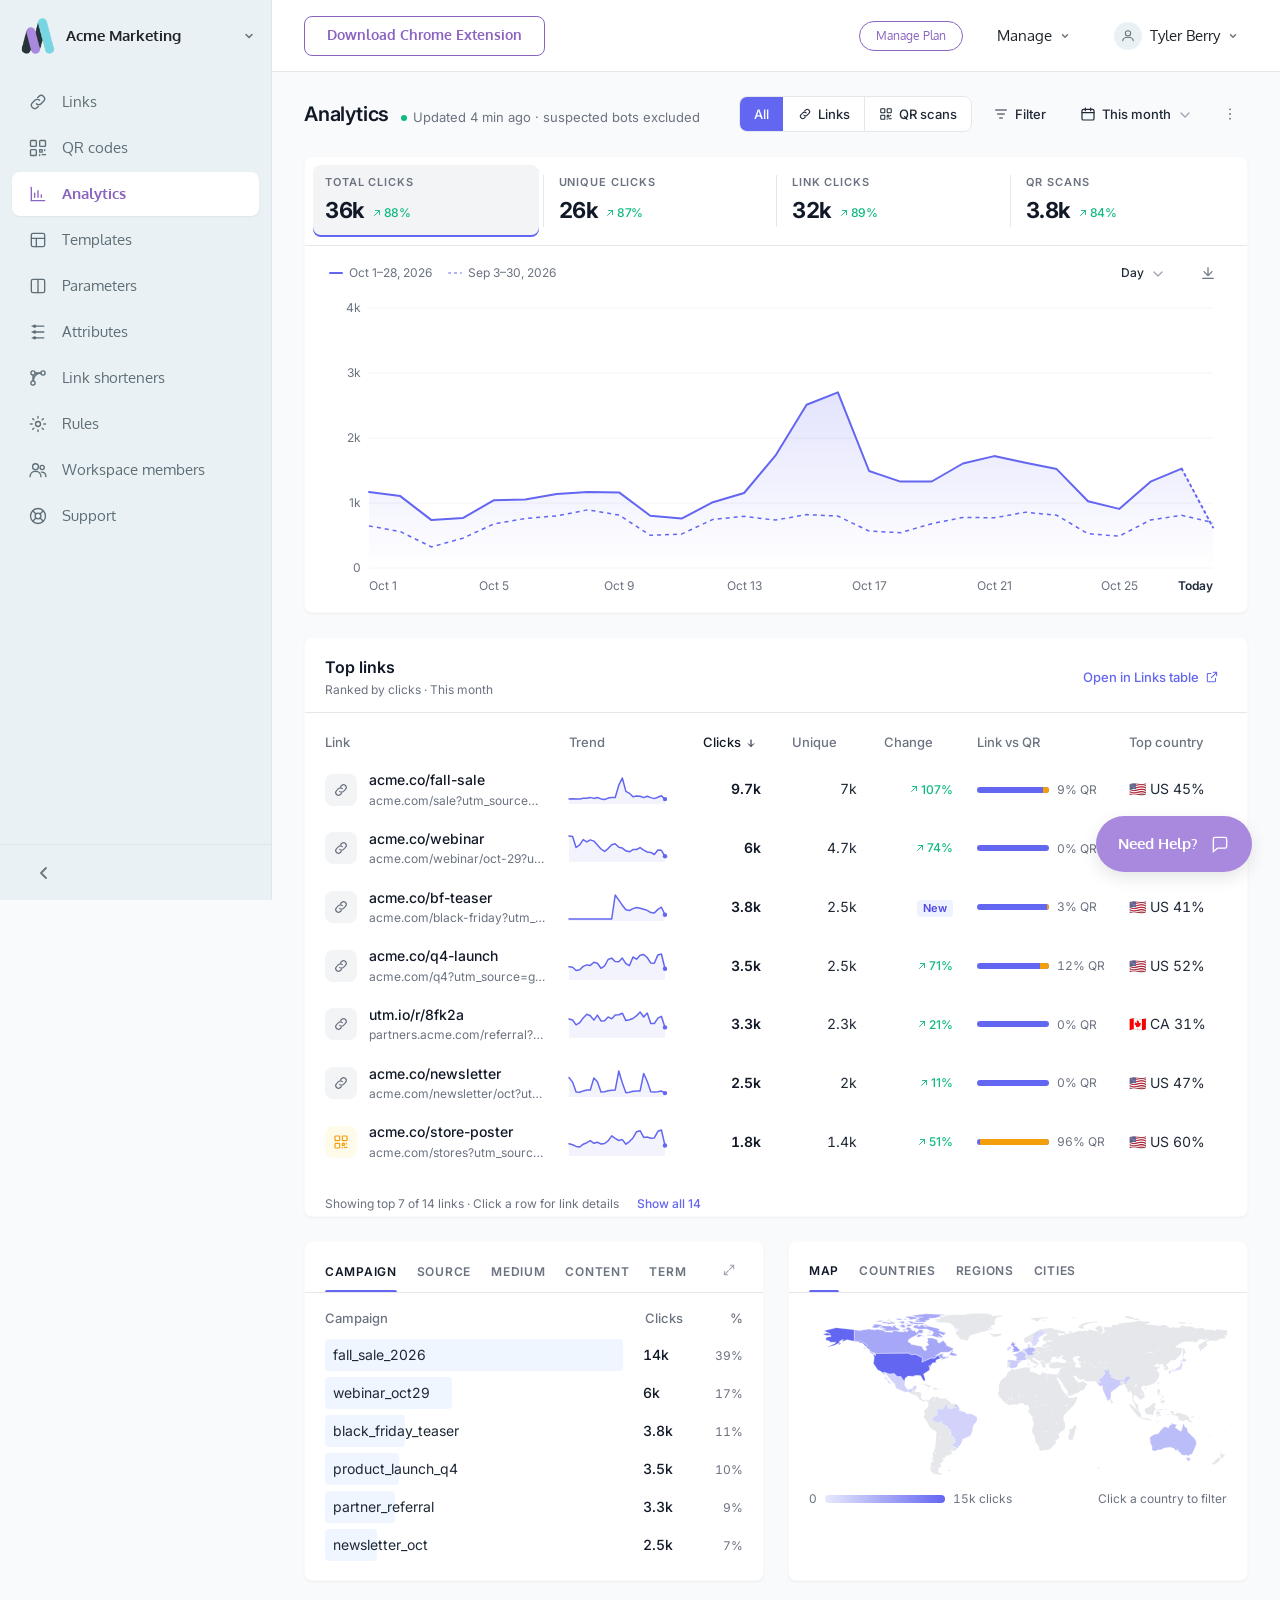
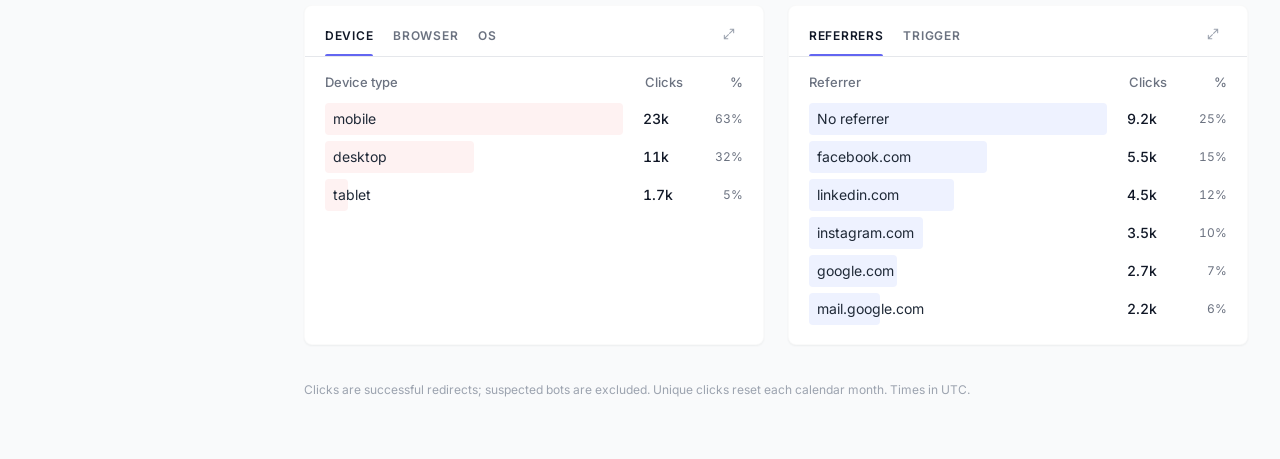
==== index.html @ 406cbed6 "UTM.io Analytics prototype v4 Co-Authored-By: Claude Fable 5.1 <noreply@anthropic.com>" ====
<!doctype html>
<html lang="en">
<head>
<meta charset="utf-8">
<meta name="viewport" content="width=device-width, initial-scale=1, viewport-fit=cover">
<meta name="claude:viewport-fit-sides" content="cover">
<title>UTM.io Analytics</title>
<link rel="preconnect" href="https://fonts.googleapis.com">
<link rel="preconnect" href="https://fonts.gstatic.com" crossorigin>
<link rel="stylesheet" href="https://fonts.googleapis.com/css2?family=Inter:wght@400;500;600;700&family=Oxygen:wght@400;700&family=Source+Code+Pro:wght@400;500&display=swap">
<link rel="stylesheet" href="styles.css">
</head>
<body>
<div class="shell" id="shell">
  <aside class="sidebar" id="sidebar">
    <div class="ws" id="ws" role="button" tabindex="0" aria-label="Switch workspace">
      <img src="assets/logo.png" alt="">
      <span class="ws-name">Acme Marketing</span>
      <svg class="caret" width="12" height="12" viewBox="0 0 12 12" aria-hidden="true"><path d="M3 4.5 6 7.5 9 4.5" fill="none" stroke="currentColor" stroke-width="1.6" stroke-linecap="round" stroke-linejoin="round"/></svg>
    </div>
    <nav class="nav" id="nav" aria-label="Workspace"></nav>
    <div class="collapse"><button id="collapse-btn" aria-label="Collapse sidebar"><svg width="16" height="16" viewBox="0 0 16 16" aria-hidden="true"><path d="M10 3 5 8l5 5" fill="none" stroke="currentColor" stroke-width="1.8" stroke-linecap="round" stroke-linejoin="round"/></svg></button></div>
  </aside>
  <div class="main">
    <header class="topbar">
      <button class="menu-btn" id="menu-btn" aria-label="Open menu" aria-controls="sidebar" aria-expanded="false"><svg viewBox="0 0 24 24" aria-hidden="true"><path d="M4 7h16M4 12h16M4 17h16"/></svg></button>
      <span class="topbar-title" id="topbar-title">Analytics</span>
      <button class="btn-ext" id="ext-btn">Download Chrome Extension</button>
      <span class="spacer"></span>
      <button class="pill-plan" id="plan-btn">Manage Plan</button>
      <button class="menu-trigger manage" id="manage-btn" aria-haspopup="menu">Manage <svg class="caret" width="10" height="10" viewBox="0 0 12 12" aria-hidden="true"><path d="M3 4.5 6 7.5 9 4.5" fill="none" stroke="currentColor" stroke-width="1.8" stroke-linecap="round" stroke-linejoin="round"/></svg></button>
      <button class="menu-trigger" id="user-btn" aria-haspopup="menu"><span class="avatar"><svg viewBox="0 0 24 24" aria-hidden="true"><circle cx="12" cy="8" r="4"/><path d="M4 20c0-4 4-6 8-6s8 2 8 6"/></svg></span>Tyler Berry <svg class="caret" width="10" height="10" viewBox="0 0 12 12" aria-hidden="true"><path d="M3 4.5 6 7.5 9 4.5" fill="none" stroke="currentColor" stroke-width="1.8" stroke-linecap="round" stroke-linejoin="round"/></svg></button>
    </header>
    <main class="content" id="view"></main>
  </div>
</div>
<div class="drawer-scrim" id="drawer-scrim" hidden></div>
<button class="help-btn" id="help-btn">Need Help? <svg viewBox="0 0 24 24" aria-hidden="true"><path d="M4 6a2 2 0 0 1 2-2h12a2 2 0 0 1 2 2v9a2 2 0 0 1-2 2H9l-5 4z"/></svg></button>
<div class="toast-wrap" id="toasts" aria-live="polite"></div>
<div id="layer"></div>
<script src="map-data.js"></script>
<script src="data.js"></script>
<script src="app.js"></script>
</body>
</html>
---- styles.css ----
/* ==================================================================
   UTM Analytics prototype v4 — styles
   Layout: fixed UTM shell (sidebar + top bar in Oxygen) around an
   analytics surface set in Inter. Light theme only: the product has
   no dark mode. Accent is switchable: indigo (Plausible-like) or
   UTM purple via [data-accent="utm"].
================================================================== */

:root {
  /* UTM app tokens (from _ds/tokens) */
  --utm-purple: #8a64c0; --purple-700: #6f4ba6; --purple-500: #a989de; --purple-300: #ccb7eb; --purple-100: #ede4f9; --purple-050: #f6f1fc;
  --teal-500: #78d6e2;
  --ink-900: #212529; --ink-700: #595959; --ink-600: #5e6e77; --ink-500: #6c757d; --ink-400: #8d99a0; --ink-300: #a9a6aa;
  --surface-sidebar: #eaf1f4; --surface-sunken: #eaf1f4; --line: #d9d9d9; --line-strong: #b9c8cf; --line-input: #cfd7df;
  --font-shell: 'Oxygen', -apple-system, BlinkMacSystemFont, 'Segoe UI', Roboto, sans-serif;
  --font-mono: 'Source Code Pro', ui-monospace, SFMono-Regular, Menlo, monospace;
  --shadow-xs: 0 1px 2px rgba(40,51,57,.06); --shadow-sm: 0 2px 8px rgba(40,51,57,.08); --shadow-md: 0 6px 16px rgba(40,51,57,.12); --shadow-lg: 0 12px 32px rgba(40,51,57,.16);
  --ease: cubic-bezier(.4,0,.2,1); --spring: cubic-bezier(.2,.9,.3,1.2); --dur-fast: .15s; --dur: .2s; --dur-slow: .4s;

  /* Analytics surface tokens */
  --font-ui: 'Inter', -apple-system, BlinkMacSystemFont, 'Segoe UI', Roboto, sans-serif;
  --canvas: #f9fafb; --card: #ffffff; --hover: #f3f4f6; --sunken: #f9fafb;
  --text-strong: #111827; --text: #1f2937; --text-muted: #6b7280; --text-faint: #9ca3af;
  --border: #e5e7eb; --border-strong: #d1d5db; --grid: #f3f4f6;
  --accent: #6366f1; --accent-strong: #4f46e5; --accent-subtle: #eef2ff; --accent-faint: #f5f6ff; --accent-rgb: 99,102,241;
  --up: #10b981; --up-bg: #ecfdf5; --down: #ef4444; --down-bg: #fef2f2; --flat: #6b7280;
  --qr: #f59e0b; --qr-bg: #fffbeb;
  --bar-blue: #eff6ff; --bar-orange: #fff7ed; --bar-green: #f0fdf4; --bar-red: #fef2f2; --bar-indigo: #eef2ff; --bar-amber: #fffbeb;
  --sidebar-w: 272px; --sidebar-w-collapsed: 76px; --topbar-h: 72px; --radius: 8px; --radius-lg: 12px;
}
[data-accent="utm"] { --accent: #8a64c0; --accent-strong: #6f4ba6; --accent-subtle: #ede4f9; --accent-faint: #f6f1fc; --accent-rgb: 138,100,192; }

*, *::before, *::after { box-sizing: border-box; }
html, body { height: 100%; }
body { margin: 0; background: var(--canvas); color: var(--text); font-family: var(--font-ui); font-size: 14px; line-height: 1.45; -webkit-font-smoothing: antialiased; overflow-x: hidden; }
button, input { font: inherit; color: inherit; }
button { cursor: pointer; background: none; border: 0; padding: 0; }
button:focus-visible, a:focus-visible, [tabindex]:focus-visible { outline: 2px solid var(--accent); outline-offset: 2px; border-radius: 6px; }
a { color: var(--accent); text-decoration: none; }
svg { display: block; }
.num { font-variant-numeric: tabular-nums; }
.sr { position: absolute; width: 1px; height: 1px; overflow: hidden; clip: rect(0 0 0 0); }

/* ---------- Shell ---------- */
.shell { display: grid; grid-template-columns: var(--sidebar-w) 1fr; min-height: 100%; transition: grid-template-columns var(--dur-slow) var(--ease); }
.shell.collapsed { grid-template-columns: var(--sidebar-w-collapsed) 1fr; }

.sidebar { position: sticky; top: 0; height: 100vh; background: var(--surface-sidebar); font-family: var(--font-shell); display: flex; flex-direction: column; border-right: 1px solid #dde6ea; overflow: hidden; }
.ws { display: flex; align-items: center; gap: 10px; height: var(--topbar-h); padding: 0 16px 0 20px; cursor: pointer; transition: background var(--dur) var(--ease); }
.ws:hover { background: #e2ebef; }
.ws img { width: 36px; height: 36px; border-radius: 8px; flex: none; }
.ws .ws-name { font-size: 15px; font-weight: 700; color: var(--ink-900); flex: 1; white-space: nowrap; overflow: hidden; text-overflow: ellipsis; }
.ws .caret { color: var(--ink-500); flex: none; }
.nav { display: flex; flex-direction: column; gap: 2px; padding: 8px 12px; flex: 1; }
.nav a { display: flex; align-items: center; gap: 14px; height: 44px; padding: 0 16px; border-radius: 8px; color: var(--ink-600); font-size: 15px; white-space: nowrap; transition: background var(--dur) var(--ease), color var(--dur) var(--ease), transform var(--dur) var(--ease); }
.nav a:hover { background: #e2ebef; color: var(--ink-900); }
.nav a:active { transform: scale(.985); }
.nav a.active { background: #fff; color: var(--utm-purple); box-shadow: var(--shadow-xs); font-weight: 700; }
.nav a svg { width: 20px; height: 20px; flex: none; stroke: currentColor; fill: none; stroke-width: 1.6; stroke-linecap: round; stroke-linejoin: round; }
.nav .nav-label { opacity: 1; transition: opacity var(--dur) var(--ease); }
.collapsed .nav .nav-label, .collapsed .ws .ws-name, .collapsed .ws .caret { opacity: 0; width: 0; overflow: hidden; }
.collapsed .nav a { padding: 0 12px; justify-content: center; }
.collapse { height: 56px; display: flex; align-items: center; padding: 0 28px; color: var(--ink-500); border-top: 1px solid #dde6ea; }
.collapse button { display: inline-flex; width: 32px; height: 32px; align-items: center; justify-content: center; border-radius: 8px; transition: background var(--dur) var(--ease), transform var(--dur-slow) var(--ease); }
.collapse button:hover { background: #e2ebef; color: var(--ink-900); }
.collapsed .collapse { padding: 0 22px; }
.collapsed .collapse button { transform: rotate(180deg); }

.main { min-width: 0; display: flex; flex-direction: column; }
.topbar { height: var(--topbar-h); display: flex; align-items: center; gap: 24px; padding: 0 32px; background: #fff; border-bottom: 1px solid var(--border); font-family: var(--font-shell); position: sticky; top: 0; z-index: 20; }
.btn-ext { height: 40px; padding: 0 22px; border: 1px solid var(--utm-purple); color: var(--utm-purple); border-radius: 8px; font-size: 14px; font-weight: 700; transition: background var(--dur) var(--ease), transform var(--dur) var(--ease), box-shadow var(--dur) var(--ease); }
.btn-ext:hover { background: var(--purple-050); box-shadow: var(--shadow-xs); }
.btn-ext:active { transform: scale(.97); }
.topbar .spacer { flex: 1; }
.menu-btn, .topbar-title { display: none; }
.menu-btn { width: 40px; height: 40px; border-radius: 8px; align-items: center; justify-content: center; color: var(--ink-900); margin-left: -8px; }
.menu-btn:hover { background: var(--surface-sunken); }
.menu-btn svg { width: 22px; height: 22px; stroke: currentColor; fill: none; stroke-width: 1.8; stroke-linecap: round; }
.topbar-title { font-weight: 700; font-size: 16px; color: var(--ink-900); white-space: nowrap; overflow: hidden; text-overflow: ellipsis; min-width: 0; }
.drawer-scrim { position: fixed; inset: 0; z-index: 39; background: rgba(17,24,39,.4); animation: fade-in .2s var(--ease) both; }
.pill-plan { height: 30px; padding: 0 16px; border: 1px solid var(--utm-purple); color: var(--utm-purple); border-radius: 50px; font-size: 12px; transition: background var(--dur) var(--ease); }
.pill-plan:hover { background: var(--purple-050); }
.menu-trigger { display: inline-flex; align-items: center; gap: 8px; height: 40px; padding: 0 10px; border-radius: 8px; color: var(--ink-900); font-size: 15px; transition: background var(--dur) var(--ease); }
.menu-trigger:hover { background: var(--surface-sunken); }
.menu-trigger .caret { color: var(--ink-500); }
.avatar { width: 28px; height: 28px; border-radius: 50%; background: var(--surface-sunken); display: inline-flex; align-items: center; justify-content: center; color: var(--ink-500); }
.avatar svg { width: 16px; height: 16px; stroke: currentColor; fill: none; stroke-width: 1.6; }

.content { padding: 24px 32px 48px; display: flex; flex-direction: column; gap: 24px; max-width: 1400px; width: 100%; }

.help-btn { position: fixed; right: 28px; bottom: 28px; z-index: 30; height: 56px; padding: 0 22px; border-radius: 50px; background: var(--purple-500); color: #fff; font-family: var(--font-shell); font-weight: 700; font-size: 15px; display: inline-flex; align-items: center; gap: 12px; box-shadow: var(--shadow-md); transition: transform var(--dur) var(--spring), box-shadow var(--dur) var(--ease), background var(--dur) var(--ease); }
.help-btn:hover { transform: translateY(-2px); box-shadow: var(--shadow-lg); background: var(--utm-purple); }
.help-btn svg { width: 20px; height: 20px; stroke: currentColor; fill: none; stroke-width: 1.6; }

/* ---------- View transitions ---------- */
.view { animation: view-in .32s var(--ease) both; }
@keyframes view-in { from { opacity: 0; transform: translateY(6px); } to { opacity: 1; transform: none; } }

/* ---------- Toolbar ---------- */
.toolbar { display: flex; align-items: center; gap: 16px; flex-wrap: wrap; }
.toolbar .title { display: flex; align-items: baseline; gap: 12px; flex: 1; min-width: 0; }
.toolbar h1 { font-size: 20px; font-weight: 600; color: var(--text-strong); margin: 0; letter-spacing: -.01em; }
.status { display: inline-flex; align-items: center; gap: 6px; color: var(--text-muted); font-size: 13px; }
.status::before { content: ""; width: 6px; height: 6px; border-radius: 50%; background: var(--up); box-shadow: 0 0 0 0 rgba(16,185,129,.4); animation: pulse 2.4s ease-out infinite; }
@keyframes pulse { 0% { box-shadow: 0 0 0 0 rgba(16,185,129,.45); } 70% { box-shadow: 0 0 0 6px rgba(16,185,129,0); } 100% { box-shadow: 0 0 0 0 rgba(16,185,129,0); } }
.controls { display: flex; align-items: center; gap: 8px; flex-wrap: wrap; }
.seg button { white-space: nowrap; }

.seg { display: inline-flex; border: 1px solid var(--border); border-radius: 8px; background: var(--card); overflow: hidden; height: 36px; position: relative; isolation: isolate; }
.seg button { display: inline-flex; align-items: center; gap: 6px; padding: 0 14px; font-size: 13px; font-weight: 500; color: var(--text); position: relative; z-index: 1; transition: color var(--dur) var(--ease); }
.seg button + button { border-left: 1px solid var(--border); }
.seg button svg { width: 14px; height: 14px; stroke: currentColor; fill: none; stroke-width: 1.8; stroke-linecap: round; stroke-linejoin: round; }
.seg button:hover:not(.on) { background: var(--hover); }
.seg button.on { color: #fff; background: var(--accent); }
.seg button.on + button { border-left-color: transparent; }

.tb-btn { display: inline-flex; align-items: center; gap: 6px; height: 36px; padding: 0 12px; border-radius: 8px; border: 1px solid transparent; font-size: 13px; font-weight: 500; color: var(--text); transition: background var(--dur) var(--ease), border-color var(--dur) var(--ease), box-shadow var(--dur) var(--ease), transform var(--dur) var(--ease); }
.tb-btn:hover { background: var(--hover); }
.tb-btn:active { transform: scale(.97); }
.tb-btn.open, .tb-btn[aria-expanded="true"] { background: var(--card); border-color: var(--border); box-shadow: var(--shadow-xs); }
.tb-btn svg { width: 16px; height: 16px; stroke: currentColor; fill: none; stroke-width: 1.8; stroke-linecap: round; stroke-linejoin: round; }
.tb-btn .chev { width: 14px; height: 14px; color: var(--text-faint); transition: transform var(--dur) var(--ease); }
.tb-btn[aria-expanded="true"] .chev { transform: rotate(180deg); }
.tb-btn.icon { width: 36px; padding: 0; justify-content: center; color: var(--text-muted); }
.tb-btn .badge { min-width: 18px; height: 18px; padding: 0 5px; border-radius: 9px; background: var(--accent); color: #fff; font-size: 11px; font-weight: 600; display: inline-flex; align-items: center; justify-content: center; }

/* ---------- Filter chips ---------- */
.chips { display: flex; align-items: center; gap: 10px; flex-wrap: wrap; min-height: 0; }
.chips:empty { display: none; }
.chip { display: inline-flex; align-items: center; gap: 6px; height: 34px; padding: 0 6px 0 12px; border: 1px solid var(--border); border-radius: 8px; background: var(--card); font-size: 13px; color: var(--text); box-shadow: var(--shadow-xs); animation: chip-in .25s var(--spring) both; }
.chip .k { color: var(--text-muted); }
.chip .op { color: var(--text-faint); font-style: italic; }
.chip .v { font-weight: 600; color: var(--text-strong); }
.chip .v button { color: inherit; border-radius: 4px; padding: 0 2px; transition: background var(--dur) var(--ease); }
.chip .v button:hover { background: var(--accent-subtle); color: var(--accent-strong); }
.chip .x { width: 22px; height: 22px; border-radius: 6px; display: inline-flex; align-items: center; justify-content: center; color: var(--text-faint); transition: background var(--dur) var(--ease), color var(--dur) var(--ease); }
.chip .x:hover { background: var(--down-bg); color: var(--down); }
.chip .x svg { width: 12px; height: 12px; stroke: currentColor; fill: none; stroke-width: 2.2; stroke-linecap: round; }
@keyframes chip-in { from { opacity: 0; transform: scale(.9); } to { opacity: 1; transform: none; } }
.chips .clear { color: var(--accent); font-size: 13px; font-weight: 500; padding: 4px 6px; border-radius: 6px; }
.chips .clear:hover { background: var(--accent-subtle); }
.chips .context { margin-left: auto; color: var(--text-muted); font-size: 13px; }

/* ---------- Cards ---------- */
.card { background: var(--card); border-radius: var(--radius); box-shadow: var(--shadow-xs); border: 1px solid rgba(0,0,0,.02); }
.card-head { display: flex; align-items: center; gap: 16px; padding: 14px 20px 0; }
.card-tabs { display: flex; gap: 20px; flex: 1; min-width: 0; overflow-x: auto; scrollbar-width: none; }
.card-tabs::-webkit-scrollbar { display: none; }
.card-tabs button { position: relative; padding: 6px 0 12px; font-size: 12px; font-weight: 600; letter-spacing: .06em; text-transform: uppercase; color: var(--text-muted); white-space: nowrap; transition: color var(--dur) var(--ease); }
.card-tabs button::after { content: ""; position: absolute; left: 0; right: 0; bottom: 0; height: 2px; background: var(--accent); transform: scaleX(0); transform-origin: left; transition: transform var(--dur) var(--ease); border-radius: 2px 2px 0 0; }
.card-tabs button:hover { color: var(--text); }
.card-tabs button.on { color: var(--text-strong); }
.card-tabs button.on::after { transform: scaleX(1); }
.card-head .expand { width: 28px; height: 28px; margin-bottom: 8px; border-radius: 6px; display: inline-flex; align-items: center; justify-content: center; color: var(--text-faint); transition: background var(--dur) var(--ease), color var(--dur) var(--ease); }
.card-head .expand:hover { background: var(--hover); color: var(--text); }
.card-head .expand svg { width: 14px; height: 14px; stroke: currentColor; fill: none; stroke-width: 1.8; stroke-linecap: round; }
.card-body { border-top: 1px solid var(--border); padding: 12px 20px 20px; }
.cols { display: grid; grid-template-columns: 1fr auto auto; gap: 0 12px; padding: 4px 0 10px; font-size: 13px; font-weight: 500; color: var(--text-muted); }
.cols .r { text-align: right; min-width: 48px; }

.rows { display: flex; flex-direction: column; gap: 6px; min-height: 222px; }
.row { display: grid; grid-template-columns: 1fr auto auto; gap: 0 12px; align-items: center; height: 32px; border-radius: 6px; cursor: pointer; position: relative; transition: background var(--dur) var(--ease); }
.row .track { position: relative; height: 32px; display: flex; align-items: center; min-width: 0; }
.row .bar { position: absolute; inset: 0 auto 0 0; width: 0; border-radius: 4px; background: var(--bar); transition: width .6s var(--ease); }
.row .lbl { position: relative; padding: 0 8px; display: inline-flex; align-items: center; gap: 8px; white-space: nowrap; overflow: hidden; text-overflow: ellipsis; color: var(--text); transition: color var(--dur) var(--ease); }
.row .lbl .flag { font-size: 15px; line-height: 1; }
.row .lbl .code { font-family: var(--font-mono); font-size: 10px; color: var(--text-muted); background: var(--hover); padding: 2px 4px; border-radius: 4px; }
.row .val { font-weight: 500; color: var(--text-strong); text-align: right; min-width: 48px; }
.row .pct { color: var(--text-muted); font-size: 12px; text-align: right; min-width: 48px; }
.row:hover { background: var(--hover); }
.row:hover .lbl { color: var(--accent-strong); }
.row .filter-hint { position: absolute; right: 8px; top: 50%; transform: translateY(-50%) translateX(4px); opacity: 0; font-size: 11px; color: var(--accent); background: var(--card); padding: 2px 6px; border-radius: 4px; box-shadow: var(--shadow-xs); pointer-events: none; transition: opacity var(--dur) var(--ease), transform var(--dur) var(--ease); }
.row:hover .filter-hint { opacity: 1; transform: translateY(-50%); }
.row.active-filter .lbl { color: var(--accent-strong); font-weight: 600; }
.empty { display: flex; flex-direction: column; align-items: center; justify-content: center; gap: 6px; min-height: 222px; color: var(--text-muted); font-size: 13px; text-align: center; }
.empty strong { color: var(--text); font-weight: 600; }

.grid-2 { display: grid; grid-template-columns: 1fr 1fr; gap: 24px; }
@media (max-width: 1100px) { .grid-2 { grid-template-columns: 1fr; } }

/* ---------- KPI strip + chart ---------- */
.kpis { display: grid; grid-template-columns: repeat(4, 1fr); gap: 8px; padding: 8px; }
.kpis.n3 { grid-template-columns: repeat(3, 1fr); }
.content > *, .grid-2 > * { min-width: 0; }
.kpi { position: relative; display: flex; flex-direction: column; gap: 4px; padding: 10px 12px; border-radius: 8px; text-align: left; transition: background var(--dur) var(--ease); border: 0; }
.kpi + .kpi::before { content: ""; position: absolute; left: -4px; top: 10px; bottom: 10px; width: 1px; background: var(--border); }
.kpi:hover { background: var(--hover); }
.kpi.on { background: var(--hover); box-shadow: inset 0 -2px 0 var(--accent); }
.kpi .k { font-size: 11px; font-weight: 600; letter-spacing: .08em; text-transform: uppercase; color: var(--text-muted); }
.kpi .v { display: flex; align-items: baseline; gap: 8px; font-size: 22px; font-weight: 700; color: var(--text-strong); letter-spacing: -.02em; }
.delta { font-size: 12px; font-weight: 500; display: inline-flex; align-items: center; gap: 2px; }
.delta.new { color: var(--accent-strong); background: var(--accent-subtle); padding: 1px 6px; border-radius: 4px; font-size: 11px; font-weight: 600; }
.delta.up { color: var(--up); } .delta.down { color: var(--down); } .delta.flat { color: var(--flat); }
.delta svg { width: 10px; height: 10px; stroke: currentColor; fill: none; stroke-width: 2.2; stroke-linecap: round; stroke-linejoin: round; }

.chart-wrap { padding: 12px 24px 16px; border-top: 1px solid var(--border); }
.chart-head { display: flex; align-items: center; gap: 16px; font-size: 12px; color: var(--text-muted); margin-bottom: 8px; }
.legend { display: flex; gap: 16px; flex: 1; }
.legend span { display: inline-flex; align-items: center; gap: 6px; white-space: nowrap; }
.legend i { width: 14px; height: 2px; background: var(--accent); border-radius: 2px; }
.legend i.prev { background: repeating-linear-gradient(90deg, var(--accent) 0 3px, transparent 3px 6px); opacity: .5; }
.chart { position: relative; height: 300px; }
.chart svg { width: 100%; height: 100%; overflow: visible; }
.chart .gridline { stroke: var(--grid); }
.chart .axis { font-size: 12px; fill: var(--text-muted); font-family: var(--font-ui); }
.chart .axis.today { font-weight: 600; fill: var(--text); }
.chart .area { fill: url(#areaGrad); }
.chart .line { fill: none; stroke: var(--accent); stroke-width: 2; stroke-linejoin: round; stroke-linecap: round; }
.chart .line.qr { stroke: var(--qr); }
.chart .prev { fill: none; stroke: var(--accent); stroke-width: 1.5; stroke-dasharray: 4 4; opacity: .4; }
.chart .partial { fill: none; stroke: var(--accent); stroke-width: 2; stroke-dasharray: 2 4; stroke-linecap: round; }
.chart .draw { stroke-dasharray: 3000; stroke-dashoffset: 3000; animation: draw .9s var(--ease) forwards; }
@keyframes draw { to { stroke-dashoffset: 0; } }
.chart .fade { animation: fade-in .6s var(--ease) both; }
@keyframes fade-in { from { opacity: 0; } to { opacity: 1; } }
.chart .crosshair { stroke: var(--border-strong); stroke-dasharray: 3 3; pointer-events: none; }
.chart .dot { fill: var(--card); stroke: var(--accent); stroke-width: 2; pointer-events: none; }
.chart .hit { fill: transparent; }
.tip { position: absolute; pointer-events: none; background: var(--text-strong); color: #fff; font-size: 12px; padding: 8px 10px; border-radius: 6px; box-shadow: var(--shadow-md); white-space: nowrap; z-index: 5; transform: translate(-50%, calc(-100% - 12px)); opacity: 0; transition: opacity var(--dur-fast) var(--ease); }
.tip.show { opacity: 1; }
.tip b { font-weight: 600; } .tip .m { color: #cbd5e1; }
.tip .row-t { display: flex; justify-content: space-between; gap: 16px; }
.tip i { display: inline-block; width: 8px; height: 8px; border-radius: 2px; margin-right: 6px; background: var(--accent); }

/* ---------- Top links table ---------- */
.tbl-head { display: flex; align-items: center; gap: 16px; padding: 18px 20px 14px; }
.tbl-head h2 { margin: 0; font-size: 16px; font-weight: 600; color: var(--text-strong); }
.tbl-head .sub { font-size: 12px; color: var(--text-muted); margin-top: 2px; }
.tbl-head .grow { flex: 1; min-width: 0; }
.link-out { display: inline-flex; align-items: center; gap: 6px; font-size: 13px; font-weight: 500; color: var(--accent); padding: 6px 8px; border-radius: 6px; transition: background var(--dur) var(--ease); }
.link-out:hover { background: var(--accent-subtle); }
.link-out svg { width: 14px; height: 14px; stroke: currentColor; fill: none; stroke-width: 1.8; stroke-linecap: round; stroke-linejoin: round; }
.table { border-top: 1px solid var(--border); padding: 8px 8px 12px; overflow-x: auto; }
.trow { display: grid; grid-template-columns: minmax(220px, 1fr) 96px 72px 72px 72px 128px 110px 16px; gap: 0 24px; align-items: center; padding: 10px 12px; border-radius: 8px; min-width: 900px; }
.trow.head { padding: 10px 12px 6px; font-size: 13px; font-weight: 500; color: var(--text-muted); }
.trow.head button { display: inline-flex; align-items: center; gap: 4px; color: inherit; font-weight: 500; border-radius: 4px; padding: 2px 4px; margin-left: -4px; transition: color var(--dur) var(--ease), background var(--dur) var(--ease); }
.trow.head button:hover { color: var(--text); background: var(--hover); }
.trow.head button.on { color: var(--text-strong); }
.trow.head button svg { width: 12px; height: 12px; stroke: currentColor; fill: none; stroke-width: 2; opacity: 0; transition: opacity var(--dur) var(--ease), transform var(--dur) var(--ease); }
.trow.head button.on svg { opacity: 1; }
.trow.head button.on.asc svg { transform: rotate(180deg); }
.trow .r { text-align: right; }
.trow.data { cursor: pointer; transition: background var(--dur) var(--ease), transform var(--dur) var(--ease); animation: row-in .35s var(--ease) both; }
.trow.data:hover { background: var(--hover); }
.trow.data:hover .lk-name { color: var(--accent-strong); }
.trow.data:hover .chev { transform: translateX(3px); color: var(--accent); }
.trow.data:hover .type { background: var(--accent-subtle); color: var(--accent); }
.trow.data:active { transform: scale(.995); }
@keyframes row-in { from { opacity: 0; transform: translateY(4px); } to { opacity: 1; transform: none; } }
.lk { display: flex; align-items: center; gap: 12px; min-width: 0; }
.type { width: 32px; height: 32px; border-radius: 8px; background: var(--hover); color: var(--text-muted); display: inline-flex; align-items: center; justify-content: center; flex: none; transition: background var(--dur) var(--ease), color var(--dur) var(--ease); }
.type svg { width: 16px; height: 16px; stroke: currentColor; fill: none; stroke-width: 1.8; stroke-linecap: round; stroke-linejoin: round; }
.type.qr { background: var(--qr-bg); color: var(--qr); }
.lk .txt { min-width: 0; display: flex; flex-direction: column; gap: 1px; }
.lk-name { font-weight: 500; color: var(--text-strong); transition: color var(--dur) var(--ease); white-space: nowrap; overflow: hidden; text-overflow: ellipsis; }
.lk-dest { font-size: 12px; color: var(--text-muted); white-space: nowrap; overflow: hidden; text-overflow: ellipsis; }
.spark svg { width: 96px; height: 28px; overflow: visible; }
.spark path { fill: none; stroke: var(--accent); stroke-width: 1.5; stroke-linejoin: round; stroke-linecap: round; }
.spark .fillp { fill: rgba(var(--accent-rgb), .08); stroke: none; }
.spark circle { fill: var(--accent); }
.split { display: flex; align-items: center; gap: 8px; }
.split .bar2 { width: 72px; height: 6px; border-radius: 3px; background: var(--accent); overflow: hidden; display: flex; justify-content: flex-end; }
.split .bar2 i { display: block; height: 100%; background: var(--qr); width: 0; transition: width .6s var(--ease); }
.split small { font-size: 12px; color: var(--text-muted); }
.trow .chev { color: var(--text-faint); transition: transform var(--dur) var(--ease), color var(--dur) var(--ease); }
.trow .chev svg { width: 16px; height: 16px; stroke: currentColor; fill: none; stroke-width: 2; stroke-linecap: round; stroke-linejoin: round; }
.tbl-foot { display: flex; align-items: center; gap: 12px; padding: 8px 20px 0; font-size: 12px; color: var(--text-muted); }
.tbl-foot button { color: var(--accent); font-weight: 500; font-size: 12px; padding: 4px 6px; border-radius: 4px; }
.tbl-foot button:hover { background: var(--accent-subtle); }

/* ---------- Map ---------- */
.map-area { display: flex; flex-direction: column; gap: 12px; padding-top: 8px; }
.map { position: relative; width: 100%; aspect-ratio: 500 / 198; }
.map svg { width: 100%; height: 100%; }
.map path { fill: var(--border); transition: fill var(--dur) var(--ease), opacity var(--dur) var(--ease); }
.map path.c { fill: var(--accent); cursor: pointer; stroke: #fff; stroke-width: .4; }
.map path.c:hover { opacity: 1 !important; filter: brightness(.9); }
.map path.c.dim { fill: var(--border); }
.map-legend { display: flex; align-items: center; gap: 8px; font-size: 12px; color: var(--text-muted); }
.map-legend .scale { width: 120px; height: 8px; border-radius: 4px; background: linear-gradient(90deg, rgba(var(--accent-rgb), .15), rgb(var(--accent-rgb))); }
.map-legend .hint { margin-left: auto; }

/* ---------- Popovers ---------- */
.popover { position: absolute; z-index: 50; background: var(--card); border: 1px solid var(--border); border-radius: 10px; box-shadow: var(--shadow-lg); min-width: 240px; transform-origin: top; animation: pop-in .18s var(--spring) both; font-size: 14px; }
.popover.left { transform-origin: top right; }
@keyframes pop-in { from { opacity: 0; transform: translateY(-4px) scale(.98); } to { opacity: 1; transform: none; } }
.menu { padding: 6px; display: flex; flex-direction: column; }
.menu .group { padding: 10px 10px 4px; font-size: 11px; font-weight: 600; letter-spacing: .08em; text-transform: uppercase; color: var(--text-faint); }
.menu .sep { height: 1px; background: var(--border); margin: 6px 0; }
.mi { display: flex; align-items: center; gap: 10px; height: 34px; padding: 0 10px; border-radius: 6px; text-align: left; width: 100%; color: var(--text); transition: background var(--dur-fast) var(--ease); }
.mi:hover, .mi.hl { background: var(--hover); }
.mi:active { background: var(--accent-subtle); }
.mi svg { width: 16px; height: 16px; stroke: currentColor; fill: none; stroke-width: 1.8; stroke-linecap: round; stroke-linejoin: round; color: var(--text-muted); flex: none; }
.mi .grow { flex: 1; }
.mi .kbd { font-size: 11px; color: var(--text-faint); font-family: var(--font-ui); border: 1px solid var(--border); border-radius: 4px; padding: 1px 5px; }
.mi .pro { font-size: 10px; font-weight: 600; letter-spacing: .04em; color: var(--accent-strong); background: var(--accent-subtle); padding: 2px 6px; border-radius: 4px; }
.mi .chev { width: 14px; height: 14px; color: var(--text-faint); }
.mi.on { color: var(--accent-strong); font-weight: 500; }
.mi .check { width: 16px; opacity: 0; }
.mi.on .check { opacity: 1; color: var(--accent); }
.mi .utm { font-family: var(--font-mono); font-size: 11px; color: var(--text-faint); }
.search { display: flex; align-items: center; gap: 8px; height: 36px; padding: 0 10px; margin: 6px; border: 1px solid var(--border); border-radius: 8px; background: var(--sunken); transition: border-color var(--dur) var(--ease), box-shadow var(--dur) var(--ease); }
.search:focus-within { border-color: var(--accent); box-shadow: 0 0 0 3px rgba(var(--accent-rgb), .15); background: var(--card); }
.search svg { width: 15px; height: 15px; stroke: var(--text-faint); fill: none; stroke-width: 2; stroke-linecap: round; }
.search input { flex: 1; border: 0; background: none; outline: none; font-size: 14px; min-width: 0; }
.search input::placeholder { color: var(--text-faint); }
.pop-head { display: flex; align-items: center; gap: 8px; padding: 10px 12px 6px; font-weight: 600; color: var(--text-strong); }
.pop-head .back { width: 26px; height: 26px; border-radius: 6px; display: inline-flex; align-items: center; justify-content: center; color: var(--text-muted); margin-left: -6px; }
.pop-head .back:hover { background: var(--hover); color: var(--text); }
.pop-head .back svg { width: 16px; height: 16px; stroke: currentColor; fill: none; stroke-width: 2; stroke-linecap: round; stroke-linejoin: round; }
.pop-foot { display: flex; align-items: center; gap: 8px; padding: 10px 12px; border-top: 1px solid var(--border); }
.pop-foot .grow { flex: 1; font-size: 12px; color: var(--text-muted); }
.op-toggle { display: inline-flex; border: 1px solid var(--border); border-radius: 6px; overflow: hidden; height: 28px; }
.op-toggle button { padding: 0 10px; font-size: 12px; font-weight: 500; color: var(--text-muted); transition: background var(--dur-fast) var(--ease), color var(--dur-fast) var(--ease); }
.op-toggle button.on { background: var(--text-strong); color: #fff; }
.vals { max-height: 300px; overflow-y: auto; padding: 4px 6px; display: flex; flex-direction: column; }
.val { display: flex; align-items: center; gap: 10px; height: 34px; padding: 0 8px; border-radius: 6px; cursor: pointer; transition: background var(--dur-fast) var(--ease); }
.val:hover { background: var(--hover); }
.val .box { width: 16px; height: 16px; border: 1.5px solid var(--border-strong); border-radius: 4px; display: inline-flex; align-items: center; justify-content: center; transition: all var(--dur-fast) var(--ease); flex: none; }
.val .box svg { width: 10px; height: 10px; stroke: #fff; fill: none; stroke-width: 3; stroke-linecap: round; stroke-linejoin: round; transform: scale(0); transition: transform var(--dur-fast) var(--spring); }
.val.on .box { background: var(--accent); border-color: var(--accent); }
.val.on .box svg { transform: scale(1); }
.val .lbl { flex: 1; min-width: 0; white-space: nowrap; overflow: hidden; text-overflow: ellipsis; display: flex; align-items: center; gap: 8px; }
.val .cnt { font-size: 12px; color: var(--text-muted); }
.val mark { background: var(--accent-subtle); color: var(--accent-strong); border-radius: 2px; padding: 0 1px; }

.btn { display: inline-flex; align-items: center; justify-content: center; gap: 6px; height: 34px; padding: 0 14px; border-radius: 8px; font-size: 13px; font-weight: 500; border: 1px solid var(--border); background: var(--card); color: var(--text); transition: background var(--dur) var(--ease), transform var(--dur) var(--ease), box-shadow var(--dur) var(--ease), border-color var(--dur) var(--ease); }
.btn:hover { background: var(--hover); border-color: var(--border-strong); }
.btn:active { transform: scale(.97); }
.btn.primary { background: var(--accent); border-color: var(--accent); color: #fff; }
.btn.primary:hover { background: var(--accent-strong); border-color: var(--accent-strong); box-shadow: 0 2px 8px rgba(var(--accent-rgb), .35); }
.btn.primary:disabled { opacity: .5; cursor: not-allowed; transform: none; box-shadow: none; }
.btn.ghost { border-color: transparent; background: none; }
.btn.ghost:hover { background: var(--hover); }
.btn svg { width: 15px; height: 15px; stroke: currentColor; fill: none; stroke-width: 1.8; stroke-linecap: round; stroke-linejoin: round; }

/* ---------- Date picker ---------- */
.datepick { display: grid; grid-template-columns: 180px 1fr; min-width: 0; }
.datepick .presets { border-right: 1px solid var(--border); padding: 6px; display: flex; flex-direction: column; }
.cal-wrap { padding: 12px 14px 6px; display: flex; gap: 20px; }
.cal { width: 224px; }
.cal .cal-h { display: flex; align-items: center; justify-content: center; font-weight: 600; font-size: 13px; color: var(--text-strong); margin-bottom: 8px; height: 26px; }
.nav-b { width: 26px; height: 26px; border-radius: 6px; display: inline-flex; align-items: center; justify-content: center; color: var(--text-muted); }
.nav-b:hover { background: var(--hover); color: var(--text); }
.nav-b svg { width: 14px; height: 14px; stroke: currentColor; fill: none; stroke-width: 2; stroke-linecap: round; stroke-linejoin: round; }
.cal .dow { display: grid; grid-template-columns: repeat(7, 1fr); font-size: 11px; color: var(--text-faint); text-align: center; margin-bottom: 4px; }
.cal .days { display: grid; grid-template-columns: repeat(7, 1fr); row-gap: 2px; }
.cal .d { height: 30px; font-size: 13px; display: flex; align-items: center; justify-content: center; position: relative; color: var(--text); border-radius: 0; }
.cal .d span { width: 30px; height: 30px; border-radius: 50%; display: inline-flex; align-items: center; justify-content: center; position: relative; z-index: 1; transition: background var(--dur-fast) var(--ease), color var(--dur-fast) var(--ease); }
.cal .d:hover span { background: var(--hover); }
.cal .d.muted { color: var(--text-faint); }
.cal .d.future { color: var(--border-strong); cursor: not-allowed; }
.cal .d.future:hover span { background: none; }
.cal .d.today span::after { content: ""; position: absolute; bottom: 3px; width: 4px; height: 4px; border-radius: 50%; background: var(--accent); }
.cal .d.in { background: var(--accent-subtle); }
.cal .d.start { background: linear-gradient(90deg, transparent 50%, var(--accent-subtle) 50%); }
.cal .d.end { background: linear-gradient(90deg, var(--accent-subtle) 50%, transparent 50%); }
.cal .d.start.end { background: none; }
.cal .d.start span, .cal .d.end span { background: var(--accent); color: #fff; font-weight: 600; }
.cal .d.hover-end { background: linear-gradient(90deg, var(--accent-subtle) 50%, transparent 50%); }
.cal .d.hover-in { background: var(--accent-subtle); }
.date-foot { display: flex; align-items: center; gap: 12px; padding: 10px 14px; border-top: 1px solid var(--border); }
.date-foot .range-txt { flex: 1; font-size: 13px; color: var(--text-muted); }
.date-foot .range-txt b { color: var(--text-strong); font-weight: 600; }
.switch { display: inline-flex; align-items: center; gap: 8px; font-size: 13px; color: var(--text); cursor: pointer; user-select: none; }
.switch i { width: 34px; height: 20px; border-radius: 10px; background: var(--border-strong); position: relative; transition: background var(--dur) var(--ease); flex: none; }
.switch i::after { content: ""; position: absolute; top: 2px; left: 2px; width: 16px; height: 16px; border-radius: 50%; background: #fff; box-shadow: 0 1px 2px rgba(0,0,0,.2); transition: transform var(--dur) var(--spring); }
.switch.on i { background: var(--accent); }
.switch.on i::after { transform: translateX(14px); }

/* ---------- Modal ---------- */
.scrim { position: fixed; inset: 0; z-index: 60; background: rgba(17,24,39,.4); backdrop-filter: blur(2px); display: flex; align-items: center; justify-content: center; padding: 24px; animation: fade-in .2s var(--ease) both; }
.modal { background: var(--card); border-radius: 12px; box-shadow: var(--shadow-lg); width: min(640px, 100%); max-height: calc(100vh - 48px); display: flex; flex-direction: column; animation: modal-in .25s var(--spring) both; overflow: hidden; }
@keyframes modal-in { from { opacity: 0; transform: translateY(12px) scale(.98); } to { opacity: 1; transform: none; } }
.modal-h { display: flex; align-items: center; gap: 12px; padding: 16px 20px; border-bottom: 1px solid var(--border); }
.modal-h h3 { margin: 0; font-size: 16px; font-weight: 600; color: var(--text-strong); flex: 1; }
.modal-h .sub { font-size: 12px; color: var(--text-muted); font-weight: 400; margin-left: 8px; }
.modal-h .close { width: 30px; height: 30px; border-radius: 6px; display: inline-flex; align-items: center; justify-content: center; color: var(--text-muted); }
.modal-h .close:hover { background: var(--hover); color: var(--text); }
.modal-h .close svg { width: 16px; height: 16px; stroke: currentColor; fill: none; stroke-width: 2; stroke-linecap: round; }
.modal-b { padding: 8px 20px 20px; overflow-y: auto; }
.modal-b .rows { min-height: 0; }
.modal-b .cols { position: sticky; top: 0; background: var(--card); }
.about { font-size: 14px; line-height: 1.6; color: var(--text); }
.about h4 { margin: 16px 0 6px; font-size: 13px; text-transform: uppercase; letter-spacing: .06em; color: var(--text-muted); }
.about ul { margin: 0; padding-left: 18px; } .about li { margin: 4px 0; }
.about kbd { font-family: var(--font-ui); font-size: 11px; border: 1px solid var(--border); border-radius: 4px; padding: 1px 5px; background: var(--sunken); }
.qr-box { display: grid; grid-template-columns: 200px 1fr; gap: 24px; align-items: start; padding-top: 12px; }
.qr-box canvas { width: 200px; height: 200px; border: 1px solid var(--border); border-radius: 8px; padding: 12px; background: #fff; image-rendering: pixelated; }
.qr-box dl { margin: 0; display: grid; grid-template-columns: auto 1fr; gap: 6px 16px; font-size: 13px; }
.qr-box dt { color: var(--text-muted); } .qr-box dd { margin: 0; color: var(--text-strong); font-weight: 500; }
.qr-box .actions { grid-column: 1 / -1; display: flex; gap: 8px; }

/* ---------- Toast ---------- */
.toast-wrap { position: fixed; left: 50%; bottom: 28px; transform: translateX(-50%); z-index: 80; display: flex; flex-direction: column; gap: 8px; align-items: center; pointer-events: none; }
.toast { background: var(--text-strong); color: #fff; padding: 10px 14px; border-radius: 8px; font-size: 13px; box-shadow: var(--shadow-lg); display: inline-flex; align-items: center; gap: 8px; animation: toast-in .25s var(--spring) both; }
.toast.out { animation: toast-out .2s var(--ease) forwards; }
.toast svg { width: 14px; height: 14px; stroke: var(--up); fill: none; stroke-width: 2.5; stroke-linecap: round; stroke-linejoin: round; }
@keyframes toast-in { from { opacity: 0; transform: translateY(10px) scale(.95); } to { opacity: 1; transform: none; } }
@keyframes toast-out { to { opacity: 0; transform: translateY(6px); } }

/* ---------- Link detail ---------- */
.crumbs { display: flex; align-items: center; gap: 8px; font-size: 14px; color: var(--text-muted); }
.crumbs a { display: inline-flex; align-items: center; gap: 6px; color: var(--text-muted); padding: 4px 6px; margin-left: -6px; border-radius: 6px; transition: background var(--dur) var(--ease), color var(--dur) var(--ease); }
.crumbs a:hover { background: var(--hover); color: var(--text-strong); }
.crumbs a svg { width: 16px; height: 16px; stroke: currentColor; fill: none; stroke-width: 2; stroke-linecap: round; stroke-linejoin: round; transition: transform var(--dur) var(--ease); }
.crumbs a:hover svg { transform: translateX(-2px); }
.crumbs .cur { color: var(--text-strong); font-weight: 500; font-family: var(--font-mono); font-size: 13px; }
.link-head { display: flex; gap: 16px; padding: 20px; align-items: flex-start; }
.link-head .type { width: 40px; height: 40px; border-radius: 10px; background: var(--accent-subtle); color: var(--accent); }
.link-head .type svg { width: 18px; height: 18px; }
.link-head .info { flex: 1; min-width: 0; display: flex; flex-direction: column; gap: 8px; }
.link-head .t { display: flex; align-items: center; gap: 10px; flex-wrap: wrap; }
.link-head h2 { margin: 0; font-size: 18px; font-weight: 600; color: var(--text-strong); letter-spacing: -.01em; }
.status-pill { display: inline-flex; align-items: center; gap: 5px; height: 22px; padding: 0 9px; border-radius: 999px; font-size: 12px; font-weight: 500; background: var(--up-bg); color: var(--up); }
.status-pill::before { content: ""; width: 6px; height: 6px; border-radius: 50%; background: var(--up); }
.urls { display: flex; align-items: center; gap: 8px; flex-wrap: wrap; font-size: 14px; }
.urls .short { font-family: var(--font-mono); font-size: 13px; color: var(--accent); font-weight: 500; }
.urls .dest { color: var(--text-muted); flex: 1; min-width: 120px; max-width: 100%; white-space: nowrap; overflow: hidden; text-overflow: ellipsis; }
.urls { flex-wrap: nowrap; }
.urls .short { white-space: nowrap; }
.urls .arrow { color: var(--text-faint); }
.icon-btn { width: 26px; height: 26px; border-radius: 6px; display: inline-flex; align-items: center; justify-content: center; color: var(--text-faint); transition: background var(--dur) var(--ease), color var(--dur) var(--ease), transform var(--dur) var(--spring); }
.icon-btn:hover { background: var(--hover); color: var(--text); }
.icon-btn:active { transform: scale(.9); }
.icon-btn svg { width: 14px; height: 14px; stroke: currentColor; fill: none; stroke-width: 1.8; stroke-linecap: round; stroke-linejoin: round; }
.utms { display: flex; gap: 6px; flex-wrap: wrap; }
.utm-chip { display: inline-flex; align-items: center; gap: 4px; height: 24px; padding: 0 8px; border-radius: 6px; background: var(--hover); font-size: 12px; color: var(--text); cursor: pointer; transition: background var(--dur) var(--ease), color var(--dur) var(--ease); }
.utm-chip .k { color: var(--text-muted); font-family: var(--font-mono); font-size: 11px; }
.utm-chip:hover { background: var(--accent-subtle); color: var(--accent-strong); }
.utm-chip:hover .k { color: var(--accent); }
.meta { font-size: 12px; color: var(--text-muted); }
.link-head .actions { display: flex; gap: 8px; flex: none; }

/* ---------- Loading shimmer ---------- */
.content.busy .card { position: relative; }
.content.busy .card::after { content: ""; position: absolute; inset: 0; border-radius: inherit; background: linear-gradient(90deg, transparent, rgba(255,255,255,.6), transparent); background-size: 200% 100%; animation: shimmer .5s linear; pointer-events: none; }
@keyframes shimmer { from { background-position: 200% 0; } to { background-position: -200% 0; } }

.footnote { font-size: 12px; color: var(--text-faint); }

/* ---------- Responsive ---------- */
@media (max-width: 1100px) {
  .shell { grid-template-columns: var(--sidebar-w-collapsed) 1fr; }
  .shell .nav .nav-label, .shell .ws .ws-name, .shell .ws .caret { opacity: 0; width: 0; overflow: hidden; }
  .shell .nav a { padding: 0 12px; justify-content: center; }
  .collapse { display: none; }
  .kpis, .kpis.n3 { grid-template-columns: repeat(2, 1fr); }
  .kpi:nth-child(3)::before { display: none; }
  .datepick { grid-template-columns: 1fr; } .datepick .presets { border-right: 0; border-bottom: 1px solid var(--border); flex-direction: row; flex-wrap: wrap; }
  .cal-wrap { flex-wrap: wrap; }
}
@media (max-width: 760px) {
  /* Shell: sidebar becomes an off-canvas drawer behind a hamburger */
  .shell, .shell.collapsed { grid-template-columns: 1fr; }
  .sidebar { position: fixed; left: 0; top: 0; bottom: 0; height: auto; width: var(--sidebar-w); z-index: 40; transform: translateX(-100%); transition: transform var(--dur-slow) var(--ease); box-shadow: none; }
  .drawer-open .sidebar { transform: none; box-shadow: var(--shadow-lg); }
  .shell .nav .nav-label, .shell .ws .ws-name, .shell .ws .caret { opacity: 1; width: auto; overflow: visible; }
  .shell .nav a { padding: 0 16px; justify-content: flex-start; }
  .collapse { display: none; }
  .menu-btn { display: inline-flex; } .topbar-title { display: block; flex: 1; }
  .topbar { height: 56px; padding: 0 max(12px, env(safe-area-inset-right, 0px)) 0 max(12px, env(safe-area-inset-left, 0px)); gap: 8px; }
  .topbar .spacer, .btn-ext, .pill-plan, .menu-trigger.manage { display: none; }
  #user-btn { padding: 0 4px; font-size: 0; gap: 0; } #user-btn .caret { display: none; }
  .content { padding: 16px max(16px, env(safe-area-inset-right, 0px)) 96px max(16px, env(safe-area-inset-left, 0px)); gap: 16px; }

  /* Toolbar: title row, then a full-width trigger toggle, then the other controls */
  .toolbar { gap: 10px; } .toolbar .title { width: 100%; flex: none; } .toolbar h1 { font-size: 18px; } .status { display: none; }
  .controls { width: 100%; } .seg { width: 100%; } .seg button { flex: 1; justify-content: center; padding: 0 8px; }
  .tb-btn { flex: 1; justify-content: center; } .tb-btn.icon { flex: none; }
  .chips .context { margin-left: 0; width: 100%; }

  .kpis, .kpis.n3 { grid-template-columns: 1fr 1fr; gap: 6px; } .kpi .v { font-size: 20px; }
  .chart { height: 220px; } .chart-wrap { padding: 12px 12px 12px; } .chart-head { flex-wrap: wrap; } .legend { font-size: 11px; gap: 10px; } #csv-btn { display: none; }

  /* Links table: a compact two-column list instead of a scrolling grid */
  .tbl-head { flex-wrap: wrap; padding: 16px 16px 12px; } .table { padding: 4px 4px 8px; overflow: visible; }
  .trow { grid-template-columns: minmax(0, 1fr) auto 16px; gap: 0 12px; min-width: 0; padding: 10px 8px; }
  .trow .spark, .trow > :nth-child(4), .trow > :nth-child(5), .trow > :nth-child(6), .trow > :nth-child(7) { display: none; }
  .trow.head { display: none; }
  .trow .lk-dest { max-width: 100%; }
  .tbl-foot { flex-wrap: wrap; padding: 8px 16px 0; }

  .card-head { padding: 12px 16px 0; } .card-tabs { gap: 16px; } .card-body { padding: 10px 16px 16px; } .rows { min-height: 0; }
  .map-legend .hint { display: none; }

  /* Popovers become near-full-width sheets */
  .popover { left: 8px !important; right: 8px; width: auto !important; min-width: 0; max-height: calc(100vh - 80px); overflow-y: auto; }
  .popover .menu, .popover .vals { width: auto !important; }
  .datepick { grid-template-columns: 1fr; } .datepick .presets { border-right: 0; border-bottom: 1px solid var(--border); flex-direction: row; flex-wrap: wrap; gap: 2px; }
  .datepick .presets .mi { width: auto; height: 30px; padding: 0 10px; font-size: 13px; } .datepick .presets .kbd, .datepick .presets .sep { display: none; }
  .cal-wrap { flex-direction: column; align-items: center; } .cal { width: 100%; max-width: 300px; }
  .date-foot { flex-wrap: wrap; } .date-foot .range-txt { width: 100%; }

  .link-head { flex-wrap: wrap; padding: 16px; } .link-head .actions { width: 100%; } .link-head .actions .btn { flex: 1; }
  .urls { flex-wrap: wrap; } .link-head h2 { font-size: 16px; }
  .qr-box { grid-template-columns: 1fr; }
  .modal { max-height: calc(100vh - 32px); } .scrim { padding: 16px; } .modal-h { flex-wrap: wrap; } .modal-h .search { width: 100% !important; }
  .help-btn { right: 16px; bottom: 16px; height: 44px; padding: 0 14px; font-size: 14px; }
}
@media (prefers-reduced-motion: reduce) {
  *, *::before, *::after { animation-duration: .01ms !important; transition-duration: .01ms !important; }
}
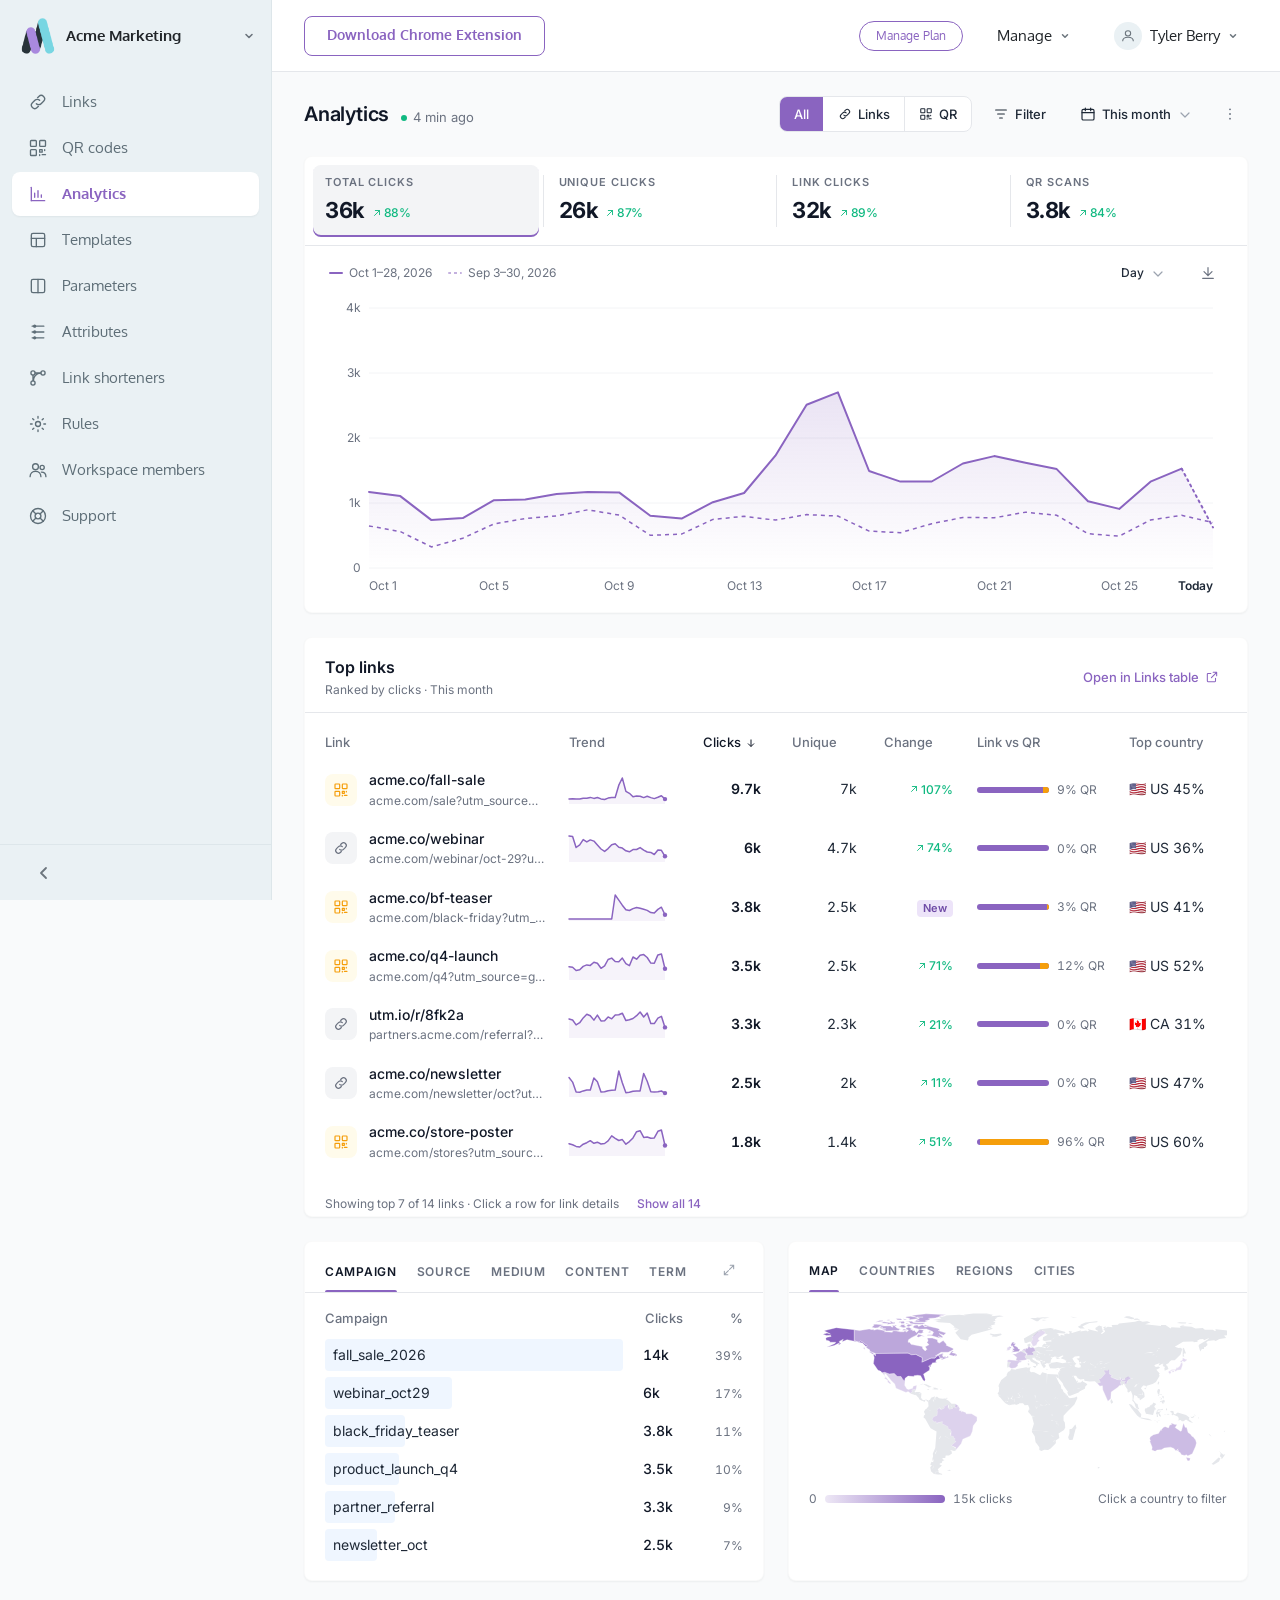
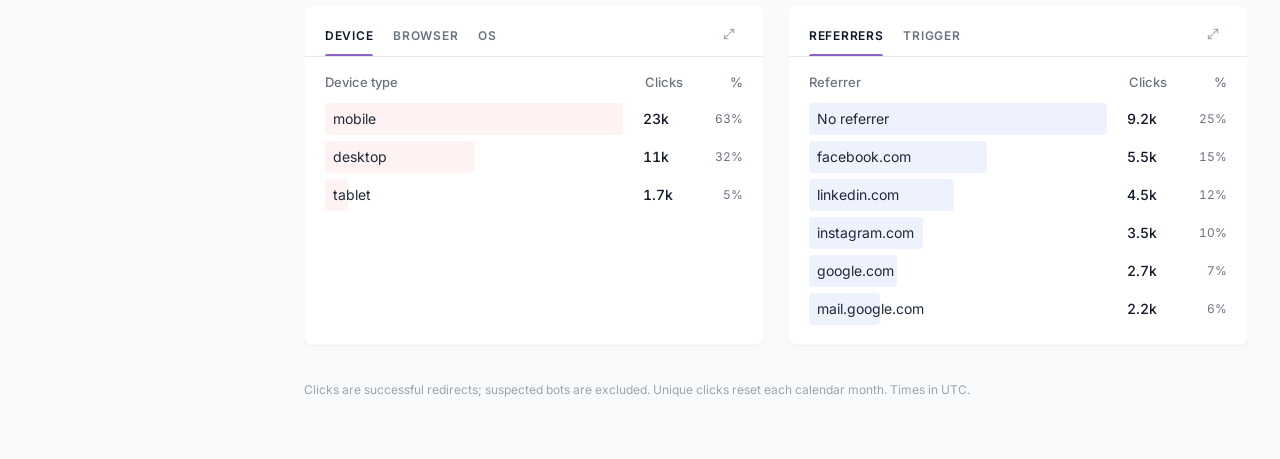
==== commit b658174c: "Groupings: try-it preview and grid view; remove Need Help bubble and See in builder Co-Authored-By: " ====
--- a/index.html
+++ b/index.html
@@ -35,7 +35,6 @@
   </div>
 </div>
 <div class="drawer-scrim" id="drawer-scrim" hidden></div>
-<button class="help-btn" id="help-btn">Need Help? <svg viewBox="0 0 24 24" aria-hidden="true"><path d="M4 6a2 2 0 0 1 2-2h12a2 2 0 0 1 2 2v9a2 2 0 0 1-2 2H9l-5 4z"/></svg></button>
 <div class="toast-wrap" id="toasts" aria-live="polite"></div>
 <div id="layer"></div>
 <script src="map-data.js"></script>
--- a/styles.css
+++ b/styles.css
@@ -2,8 +2,7 @@
    UTM Analytics prototype v4 — styles
    Layout: fixed UTM shell (sidebar + top bar in Oxygen) around an
    analytics surface set in Inter. Light theme only: the product has
-   no dark mode. Accent is switchable: indigo (Plausible-like) or
-   UTM purple via [data-accent="utm"].
+   no dark mode. Accent is UTM purple.
 ================================================================== */
 
 :root {
@@ -22,13 +21,12 @@
   --canvas: #f9fafb; --card: #ffffff; --hover: #f3f4f6; --sunken: #f9fafb;
   --text-strong: #111827; --text: #1f2937; --text-muted: #6b7280; --text-faint: #9ca3af;
   --border: #e5e7eb; --border-strong: #d1d5db; --grid: #f3f4f6;
-  --accent: #6366f1; --accent-strong: #4f46e5; --accent-subtle: #eef2ff; --accent-faint: #f5f6ff; --accent-rgb: 99,102,241;
+  --accent: #8a64c0; --accent-strong: #6f4ba6; --accent-subtle: #ede4f9; --accent-faint: #f6f1fc; --accent-rgb: 138,100,192;
   --up: #10b981; --up-bg: #ecfdf5; --down: #ef4444; --down-bg: #fef2f2; --flat: #6b7280;
   --qr: #f59e0b; --qr-bg: #fffbeb;
   --bar-blue: #eff6ff; --bar-orange: #fff7ed; --bar-green: #f0fdf4; --bar-red: #fef2f2; --bar-indigo: #eef2ff; --bar-amber: #fffbeb;
   --sidebar-w: 272px; --sidebar-w-collapsed: 76px; --topbar-h: 72px; --radius: 8px; --radius-lg: 12px;
 }
-[data-accent="utm"] { --accent: #8a64c0; --accent-strong: #6f4ba6; --accent-subtle: #ede4f9; --accent-faint: #f6f1fc; --accent-rgb: 138,100,192; }
 
 *, *::before, *::after { box-sizing: border-box; }
 html, body { height: 100%; }
@@ -88,9 +86,6 @@
 
 .content { padding: 24px 32px 48px; display: flex; flex-direction: column; gap: 24px; max-width: 1400px; width: 100%; }
 
-.help-btn { position: fixed; right: 28px; bottom: 28px; z-index: 30; height: 56px; padding: 0 22px; border-radius: 50px; background: var(--purple-500); color: #fff; font-family: var(--font-shell); font-weight: 700; font-size: 15px; display: inline-flex; align-items: center; gap: 12px; box-shadow: var(--shadow-md); transition: transform var(--dur) var(--spring), box-shadow var(--dur) var(--ease), background var(--dur) var(--ease); }
-.help-btn:hover { transform: translateY(-2px); box-shadow: var(--shadow-lg); background: var(--utm-purple); }
-.help-btn svg { width: 20px; height: 20px; stroke: currentColor; fill: none; stroke-width: 1.6; }
 
 /* ---------- View transitions ---------- */
 .view { animation: view-in .32s var(--ease) both; }
@@ -100,7 +95,9 @@
 .toolbar { display: flex; align-items: center; gap: 16px; flex-wrap: wrap; }
 .toolbar .title { display: flex; align-items: baseline; gap: 12px; flex: 1; min-width: 0; }
 .toolbar h1 { font-size: 20px; font-weight: 600; color: var(--text-strong); margin: 0; letter-spacing: -.01em; }
-.status { display: inline-flex; align-items: center; gap: 6px; color: var(--text-muted); font-size: 13px; }
+.status { position: relative; display: inline-flex; align-items: center; gap: 6px; color: var(--text-muted); font-size: 13px; cursor: default; }
+.status::after { content: attr(data-tip); position: absolute; left: -8px; top: calc(100% + 8px); z-index: 20; background: var(--text-strong); color: #fff; font-size: 12px; padding: 6px 10px; border-radius: 6px; box-shadow: var(--shadow-md); white-space: nowrap; pointer-events: none; opacity: 0; transform: translateY(-2px); transition: opacity var(--dur-fast) var(--ease), transform var(--dur-fast) var(--ease); }
+.status:hover::after, .status:focus-visible::after { opacity: 1; transform: none; }
 .status::before { content: ""; width: 6px; height: 6px; border-radius: 50%; background: var(--up); box-shadow: 0 0 0 0 rgba(16,185,129,.4); animation: pulse 2.4s ease-out infinite; }
 @keyframes pulse { 0% { box-shadow: 0 0 0 0 rgba(16,185,129,.45); } 70% { box-shadow: 0 0 0 6px rgba(16,185,129,0); } 100% { box-shadow: 0 0 0 0 rgba(16,185,129,0); } }
 .controls { display: flex; align-items: center; gap: 8px; flex-wrap: wrap; }
@@ -155,6 +152,8 @@
 .card-head .expand:hover { background: var(--hover); color: var(--text); }
 .card-head .expand svg { width: 14px; height: 14px; stroke: currentColor; fill: none; stroke-width: 1.8; stroke-linecap: round; }
 .card-body { border-top: 1px solid var(--border); padding: 12px 20px 20px; }
+/* Tab switch: only the swapped card's body fades in, not the page */
+.card.swap .card-body, .card.swap .table { animation: fade-in .25s var(--ease) both; }
 .cols { display: grid; grid-template-columns: 1fr auto auto; gap: 0 12px; padding: 4px 0 10px; font-size: 13px; font-weight: 500; color: var(--text-muted); }
 .cols .r { text-align: right; min-width: 48px; }
 
@@ -251,6 +250,9 @@
 .type { width: 32px; height: 32px; border-radius: 8px; background: var(--hover); color: var(--text-muted); display: inline-flex; align-items: center; justify-content: center; flex: none; transition: background var(--dur) var(--ease), color var(--dur) var(--ease); }
 .type svg { width: 16px; height: 16px; stroke: currentColor; fill: none; stroke-width: 1.8; stroke-linecap: round; stroke-linejoin: round; }
 .type.qr { background: var(--qr-bg); color: var(--qr); }
+.type[data-tip] { position: relative; }
+.type[data-tip]::after { content: attr(data-tip); position: absolute; left: calc(100% + 8px); top: 50%; z-index: 5; background: var(--text-strong); color: #fff; font-size: 12px; font-weight: 400; padding: 5px 9px; border-radius: 6px; box-shadow: var(--shadow-md); white-space: nowrap; pointer-events: none; opacity: 0; transform: translate(-4px, -50%); transition: opacity var(--dur-fast) var(--ease), transform var(--dur-fast) var(--ease); }
+.type[data-tip]:hover::after { opacity: 1; transform: translate(0, -50%); }
 .lk .txt { min-width: 0; display: flex; flex-direction: column; gap: 1px; }
 .lk-name { font-weight: 500; color: var(--text-strong); transition: color var(--dur) var(--ease); white-space: nowrap; overflow: hidden; text-overflow: ellipsis; }
 .lk-dest { font-size: 12px; color: var(--text-muted); white-space: nowrap; overflow: hidden; text-overflow: ellipsis; }
@@ -496,8 +498,531 @@
   .urls { flex-wrap: wrap; } .link-head h2 { font-size: 16px; }
   .qr-box { grid-template-columns: 1fr; }
   .modal { max-height: calc(100vh - 32px); } .scrim { padding: 16px; } .modal-h { flex-wrap: wrap; } .modal-h .search { width: 100% !important; }
-  .help-btn { right: 16px; bottom: 16px; height: 44px; padding: 0 14px; font-size: 14px; }
 }
+
+/* ---------- Links page ---------- */
+.page-head { display: flex; align-items: center; gap: 16px; flex-wrap: wrap; }
+.page-head .title { display: flex; align-items: baseline; gap: 12px; flex: 1; min-width: 0; }
+.page-head h1 { font-size: 20px; font-weight: 600; color: var(--text-strong); margin: 0; letter-spacing: -.01em; }
+.page-head .actions { display: flex; gap: 8px; }
+.btn.primary.danger { background: var(--down); border-color: var(--down); }
+.btn.danger-t { color: var(--down); } .btn.danger-t svg { stroke: var(--down); }
+.btn.primary.danger:hover { background: #dc2626; border-color: #dc2626; box-shadow: 0 2px 8px rgba(239,68,68,.35); }
+.links-tb { gap: 12px; }
+.search.lq { margin: 0; flex: 1; min-width: 220px; max-width: 420px; background: var(--card); }
+.search.lq .icon-btn { width: 22px; height: 22px; }
+.sm-muted { font-size: 12px; color: var(--text-muted); white-space: nowrap; overflow: hidden; text-overflow: ellipsis; }
+
+.ltable { padding: 8px 8px 4px; overflow-x: auto; }
+.lrow { display: grid; grid-template-columns: 20px minmax(260px, 1.7fr) minmax(170px, 1fr) 190px 150px 110px 128px; gap: 0 20px; align-items: center; padding: 8px 12px; border-radius: 8px; min-width: 1040px; min-height: 56px; }
+.lrow.head { min-height: 0; padding: 8px 12px 10px; margin-bottom: 4px; border-bottom: 1px solid var(--border); border-radius: 0; font-size: 12px; font-weight: 500; color: var(--text-muted); position: sticky; top: 0; background: var(--card); z-index: 2; }
+.lrow.head button[data-lsort] { display: inline-flex; align-items: center; gap: 4px; color: inherit; font-weight: 500; border-radius: 4px; padding: 2px 4px; margin-left: -4px; transition: color var(--dur) var(--ease), background var(--dur) var(--ease); }
+.lrow.head button[data-lsort]:hover { color: var(--text); background: var(--hover); }
+.lrow.head button[data-lsort].on { color: var(--text-strong); }
+.lrow.head button[data-lsort] svg { width: 12px; height: 12px; stroke: currentColor; fill: none; stroke-width: 2; opacity: 0; transition: opacity var(--dur) var(--ease), transform var(--dur) var(--ease); }
+.lrow.head button[data-lsort].on svg { opacity: 1; }
+.lrow.head button[data-lsort].on.asc svg { transform: rotate(180deg); }
+.lrow:not(.head) { cursor: pointer; transition: background var(--dur) var(--ease); animation: row-in .3s var(--ease) both; }
+.lrow:not(.head):hover { background: var(--hover); }
+.lrow:not(.head):hover .lk-name { color: var(--accent-strong); }
+.lrow:not(.head):hover .type { background: var(--accent-subtle); color: var(--accent); }
+.lrow.sel { background: var(--accent-faint); }
+.lrow.sel:hover { background: var(--accent-subtle); }
+.lrow:focus-visible { outline: 2px solid var(--accent); outline-offset: -2px; }
+.lrow > * { min-width: 0; }
+.lrow .lk-name { display: flex; align-items: center; gap: 6px; }
+.lrow .lk-dest .qs { color: var(--text-faint); }
+.tag { display: inline-flex; align-items: center; height: 18px; padding: 0 6px; border-radius: 4px; background: var(--hover); color: var(--text-muted); font-size: 11px; font-weight: 500; flex: none; }
+.lrow .camp { display: flex; flex-direction: column; align-items: flex-start; gap: 3px; }
+.utm-chip.sm { height: 22px; font-size: 12px; max-width: 100%; }
+.utm-chip.sm > span, .utm-chip.sm { white-space: nowrap; overflow: hidden; text-overflow: ellipsis; display: inline-block; line-height: 22px; }
+.untagged { font-size: 12px; color: var(--text-faint); font-style: italic; }
+.lrow .clk { display: flex; align-items: center; gap: 12px; }
+.lrow .clk .spark svg { width: 72px; height: 24px; }
+.lrow .clk .n { display: flex; flex-direction: column; gap: 1px; }
+.lrow .clk b { font-weight: 600; color: var(--text-strong); font-size: 14px; }
+.lrow .clk .d.up { color: var(--up); } .lrow .clk .d.down { color: var(--down); }
+.lrow .clk .d.new { color: var(--accent-strong); font-weight: 600; }
+.lrow .who { display: flex; align-items: center; gap: 10px; }
+.lrow .who .txt { display: flex; flex-direction: column; gap: 1px; min-width: 0; font-size: 13px; }
+.av { width: 28px; height: 28px; border-radius: 50%; background: var(--accent-subtle); color: var(--accent-strong); font-size: 11px; font-weight: 600; display: inline-flex; align-items: center; justify-content: center; flex: none; letter-spacing: .02em; }
+.av.xs { width: 20px; height: 20px; font-size: 9px; }
+.by { display: inline-flex; align-items: center; gap: 5px; vertical-align: middle; }
+img.av { object-fit: cover; background: var(--hover); box-shadow: 0 0 0 1px rgba(0,0,0,.06); }
+.tpl { display: inline-flex; align-items: center; height: 22px; padding: 0 8px; border-radius: 6px; border: 1px solid var(--border); font-size: 12px; color: var(--text); white-space: nowrap; max-width: 100%; overflow: hidden; text-overflow: ellipsis; }
+.lrow .acts { display: flex; justify-content: flex-end; gap: 2px; opacity: 0; transform: translateX(4px); transition: opacity var(--dur) var(--ease), transform var(--dur) var(--ease); }
+.lrow:hover .acts, .lrow:focus-within .acts, .lrow .acts:has([aria-expanded="true"]) { opacity: 1; transform: none; }
+.lrow .acts .icon-btn { width: 30px; height: 30px; color: var(--text-muted); }
+.lrow .acts .icon-btn:hover { color: var(--accent-strong); background: var(--accent-subtle); }
+.lrow .acts .icon-btn svg { width: 16px; height: 16px; }
+
+/* Checkbox */
+.cb { width: 18px; height: 18px; border: 1.5px solid var(--border-strong); border-radius: 5px; background: var(--card); display: inline-flex; align-items: center; justify-content: center; transition: background var(--dur-fast) var(--ease), border-color var(--dur-fast) var(--ease), opacity var(--dur) var(--ease); }
+.cb svg { width: 11px; height: 11px; stroke: #fff; fill: none; stroke-width: 3; stroke-linecap: round; stroke-linejoin: round; transform: scale(0); transition: transform var(--dur-fast) var(--spring); }
+.cb:hover { border-color: var(--accent); }
+.cb.on { background: var(--accent); border-color: var(--accent); }
+.cb.on svg { transform: scale(1); }
+
+/* Group headers */
+.grp-h { display: flex; align-items: center; gap: 10px; width: 100%; padding: 8px 12px; margin-top: 6px; border-radius: 8px; text-align: left; font-size: 13px; }
+.grp-h:hover { background: var(--hover); }
+.grp-h .g { font-weight: 600; color: var(--text-strong); }
+.grp-h .chev { width: 16px; height: 16px; display: inline-flex; color: var(--text-faint); transition: transform var(--dur) var(--ease); }
+.grp-h .chev svg { width: 16px; height: 16px; stroke: currentColor; fill: none; stroke-width: 2; stroke-linecap: round; stroke-linejoin: round; }
+.grp.open .grp-h .chev { transform: rotate(90deg); }
+.grp .lrow { margin-left: 26px; }
+
+/* Bulk action bar */
+.bulk { position: fixed; left: 50%; bottom: 28px; transform: translateX(-50%); z-index: 35; display: flex; align-items: center; gap: 4px; padding: 6px 8px 6px 14px; border-radius: 12px; background: var(--text-strong); color: #fff; box-shadow: var(--shadow-lg); animation: toast-in .25s var(--spring) both; font-size: 13px; white-space: nowrap; max-width: calc(100vw - 32px); overflow-x: auto; }
+.bulk .cnt { margin-right: 10px; color: #cbd5e1; } .bulk .cnt b { color: #fff; font-weight: 600; }
+.bulk button { display: inline-flex; align-items: center; gap: 6px; height: 32px; padding: 0 10px; border-radius: 8px; color: #e5e7eb; font-size: 13px; font-weight: 500; transition: background var(--dur-fast) var(--ease), color var(--dur-fast) var(--ease); }
+.bulk button:hover { background: rgba(255,255,255,.12); color: #fff; }
+.bulk button svg { width: 14px; height: 14px; stroke: currentColor; fill: none; stroke-width: 1.8; stroke-linecap: round; stroke-linejoin: round; }
+.bulk button.danger:hover { background: rgba(239,68,68,.25); color: #fecaca; }
+.bulk .x { width: 32px; padding: 0; justify-content: center; margin-left: 4px; color: #9ca3af; }
+.mi.danger { color: var(--down); } .mi.danger svg { color: var(--down); }
+.tbl-foot .grow { flex: 1; }
+
+/* ---------- QR codes, Templates, Link shorteners (same row language as Links) ---------- */
+.lk-name .short, .lk-dest .short { font-family: var(--font-mono); font-size: 12px; color: var(--accent-strong); }
+.lk-name .short { font-size: 13px; font-weight: 500; }
+.lk-dest .code { font-family: var(--font-mono); font-size: 11px; color: var(--text-muted); background: var(--hover); padding: 1px 4px; border-radius: 4px; }
+.uses .n { display: inline-flex; align-items: baseline; gap: 4px; color: var(--text); border-radius: 4px; padding: 0 2px; margin-left: -2px; transition: background var(--dur) var(--ease), color var(--dur) var(--ease); }
+.uses .n b { font-weight: 600; color: var(--text-strong); font-size: 14px; }
+.uses .n:hover { background: var(--accent-subtle); color: var(--accent-strong); } .uses .n:hover b { color: var(--accent-strong); }
+.uses { display: flex; flex-direction: column; gap: 1px; align-items: flex-start; }
+
+/* QR codes */
+.lrow.qrow { grid-template-columns: 20px minmax(330px, 2fr) minmax(150px, 1fr) 180px 150px 120px 128px; }
+.qr-thumb { width: 40px; height: 40px; border-radius: 8px; border: 1px solid var(--border); background: #fff; display: inline-flex; align-items: center; justify-content: center; flex: none; overflow: hidden; transition: box-shadow var(--dur) var(--ease), transform var(--dur) var(--spring); }
+.qr-thumb .qr-svg { width: 34px; height: 34px; }
+.lrow:hover .qr-thumb { box-shadow: 0 0 0 2px var(--accent-subtle); transform: scale(1.04); }
+.spark.qr path { stroke: var(--qr); } .spark.qr .fillp { fill: rgba(245,158,11,.1); } .spark.qr circle { fill: var(--qr); }
+.tpl.design { gap: 6px; } .tpl.design i { width: 10px; height: 10px; border-radius: 3px; flex: none; }
+.design-grid { display: grid; grid-template-columns: repeat(auto-fill, minmax(160px, 1fr)); gap: 12px; padding-top: 8px; }
+.design-card { display: flex; flex-direction: column; align-items: flex-start; gap: 4px; padding: 12px; border: 1px solid var(--border); border-radius: 10px; background: var(--card); text-align: left; transition: border-color var(--dur) var(--ease), box-shadow var(--dur) var(--ease), transform var(--dur) var(--spring); }
+.design-card:hover { border-color: var(--accent); box-shadow: var(--shadow-sm); transform: translateY(-1px); }
+.design-card .prev { width: 100%; aspect-ratio: 1; border-radius: 8px; border: 1px solid var(--border); display: flex; align-items: center; justify-content: center; margin-bottom: 6px; }
+.design-card .prev .qr-svg { width: 72%; height: 72%; }
+.design-card .name { font-weight: 600; color: var(--text-strong); display: flex; align-items: center; gap: 6px; }
+.design-card .sm-muted { white-space: normal; }
+.design-card.new { border-style: dashed; background: var(--sunken); }
+.design-card.new .prev { border: 0; background: none; color: var(--text-faint); } .design-card.new .prev svg { width: 28px; height: 28px; stroke: currentColor; fill: none; stroke-width: 1.8; stroke-linecap: round; }
+
+/* Templates */
+.lrow.trow-t { grid-template-columns: minmax(220px, 1.1fr) minmax(360px, 2.2fr) 120px 150px 110px; min-width: 980px; }
+.params { display: flex; flex-wrap: wrap; gap: 4px; }
+.utm-chip.dyn { border: 1px dashed var(--border-strong); background: var(--card); color: var(--text-muted); }
+.utm-chip.dyn .k { color: var(--text-faint); }
+.utm-chip.dyn:hover { background: var(--card); color: var(--text-muted); cursor: default; } .utm-chip.dyn:hover .k { color: var(--text-faint); }
+.params .utm-chip:not(.dyn) { cursor: default; } .params .utm-chip:not(.dyn):hover { background: var(--hover); color: var(--text); } .params .utm-chip:not(.dyn):hover .k { color: var(--text-muted); }
+.tpl-dl { margin: 0; display: grid; grid-template-columns: 110px 1fr; gap: 8px 16px; font-size: 13px; align-items: center; }
+.tpl-dl dt { color: var(--text-muted); font-family: var(--font-mono); font-size: 12px; } .tpl-dl dd { margin: 0; color: var(--text); display: flex; align-items: center; gap: 4px; }
+.tpl-dl.dns dt { font-family: var(--font-ui); font-size: 13px; }
+.tpl-example { margin-top: 16px; padding: 10px 12px; border-radius: 8px; background: var(--sunken); border: 1px solid var(--border); display: flex; flex-direction: column; gap: 4px; }
+.tpl-example code { font-family: var(--font-mono); font-size: 12px; color: var(--text); white-space: pre-wrap; word-break: break-all; }
+.tpl-foot { display: flex; align-items: center; gap: 8px; margin-top: 18px; padding-top: 14px; border-top: 1px solid var(--border); }
+.tpl-foot .grow { flex: 1; } .tpl-foot .sm-muted { white-space: normal; }
+
+/* Link shorteners */
+.lrow.srow { grid-template-columns: minmax(260px, 1.6fr) 110px minmax(160px, 1fr) 120px 90px 70px; min-width: 900px; }
+.lrow.srow.off .lk .type, .lrow.srow.off .lk .txt, .lrow.srow.off .redir, .lrow.srow.off .uses { opacity: .5; }
+.redir { display: flex; flex-direction: column; gap: 1px; }
+.status-pill.warn { background: var(--qr-bg); color: #b45309; } .status-pill.warn::before { background: var(--qr); }
+.status-pill.off { background: var(--hover); color: var(--text-muted); } .status-pill.off::before { background: var(--text-faint); }
+button.status-pill { cursor: pointer; transition: box-shadow var(--dur) var(--ease); } button.status-pill:hover { box-shadow: 0 0 0 2px rgba(245,158,11,.25); }
+.lrow .switch { gap: 6px; } .lrow .switch i { width: 30px; height: 18px; } .lrow .switch i::after { width: 14px; height: 14px; } .lrow .switch.on i::after { transform: translateX(12px); }
+.lrow .acts:has(.switch) { opacity: 1; }
+.choice-list { display: flex; flex-direction: column; gap: 8px; margin-bottom: 14px; }
+.choice { display: flex; gap: 10px; align-items: flex-start; padding: 10px 12px; border: 1px solid var(--border); border-radius: 8px; cursor: pointer; transition: border-color var(--dur) var(--ease), background var(--dur) var(--ease); }
+.choice:hover { background: var(--hover); } .choice.on { border-color: var(--accent); background: var(--accent-faint); }
+.choice input { margin: 3px 0 0; accent-color: var(--accent); } .choice .t { display: flex; flex-direction: column; gap: 2px; }
+.field { display: flex; flex-direction: column; gap: 6px; margin-top: 12px; }
+.field label { font-size: 13px; font-weight: 500; color: var(--text); }
+.field .search { background: var(--card); }
+.field .search input { font-family: var(--font-mono); font-size: 13px; }
+
+/* ---------- Parameters (master-detail: rail of parameters, one parameter's values) ---------- */
+.warn-t { color: #b45309; font-weight: 600; }
+.pm-layout { display: grid; grid-template-columns: 264px minmax(0, 1fr); gap: 16px; align-items: start; }
+.pm-rail { position: sticky; top: 76px; padding: 8px; display: flex; flex-direction: column; gap: 2px; max-height: calc(100vh - 92px); overflow-y: auto; }
+.pm-sec { padding: 10px 10px 4px; font-size: 11px; font-weight: 600; letter-spacing: .08em; text-transform: uppercase; color: var(--text-faint); }
+.pm-item { display: grid; grid-template-columns: 14px 28px minmax(0, 1fr) auto; align-items: center; gap: 8px; width: 100%; padding: 7px 8px 7px 4px; border-radius: 8px; text-align: left; color: var(--text); transition: background var(--dur-fast) var(--ease); }
+.pm-item:hover { background: var(--hover); }
+.pm-item.on { background: var(--accent-faint); }
+.pm-item.on .txt .k { color: var(--accent-strong); }
+.pm-item .grip { color: var(--text-faint); opacity: 0; cursor: grab; display: inline-flex; } .pm-item .grip svg { width: 14px; height: 14px; } .pm-item:hover .grip { opacity: .6; }
+.pm-item .txt { display: flex; flex-direction: column; gap: 1px; min-width: 0; }
+.pm-item .txt .k { font-family: var(--font-mono); font-size: 12px; color: var(--text-strong); font-weight: 500; white-space: nowrap; overflow: hidden; text-overflow: ellipsis; }
+.pm-item .txt .l { font-size: 12px; color: var(--text-muted); display: flex; align-items: center; gap: 5px; white-space: nowrap; overflow: hidden; text-overflow: ellipsis; }
+.pm-item .txt .l .off { display: inline-flex; color: var(--text-faint); } .pm-item .txt .l .off svg { width: 12px; height: 12px; stroke: currentColor; fill: none; stroke-width: 1.8; stroke-linecap: round; }
+.pm-item.hidden-p .txt .k { color: var(--text-muted); font-weight: 400; }
+.pm-item .cnt { display: flex; align-items: baseline; gap: 4px; font-size: 13px; color: var(--text-muted); } .pm-item .cnt b { font-weight: 600; color: var(--text); } .pm-item .cnt b.hit { color: var(--accent-strong); }
+.pm-item .pi { width: 28px; height: 28px; border-radius: 7px; display: inline-flex; align-items: center; justify-content: center; background: var(--pi-bg, var(--sunken)); color: var(--pi-fg, var(--text-muted)); }
+.pm-item .pi svg { width: 15px; height: 15px; stroke: currentColor; fill: none; stroke-width: 1.8; stroke-linecap: round; stroke-linejoin: round; }
+.pi.p-campaign { --pi-bg: #f3e8ff; --pi-fg: #7e22ce; }
+.pi.p-medium { --pi-bg: #e0f2fe; --pi-fg: #0369a1; }
+.pi.p-source { --pi-bg: #dcfce7; --pi-fg: #15803d; }
+.pi.p-content { --pi-bg: #ffedd5; --pi-fg: #c2410c; }
+.pi.p-term { --pi-bg: #fce7f3; --pi-fg: #be185d; }
+.pi.p-cus { --pi-bg: #eef2f6; --pi-fg: #475569; }
+.pm-item.hidden-p .pi { opacity: .55; }
+.pm-rail .pm-add { justify-content: center; margin: 2px 2px 6px; flex: none; }
+.pm-foot { padding: 10px 10px 4px; font-size: 11px; color: var(--text-faint); line-height: 1.4; }
+.pm-main { display: flex; flex-direction: column; gap: 12px; min-width: 0; }
+.pm-head { padding: 18px 20px 0; }
+.pm-title { display: flex; align-items: flex-start; gap: 16px; }
+.pm-title .txt { flex: 1; min-width: 0; }
+.pm-title h2 { margin: 0; font-size: 18px; font-weight: 600; color: var(--text-strong); display: flex; align-items: center; gap: 10px; flex-wrap: wrap; letter-spacing: -.01em; }
+.pm-title h2 .k { font-family: var(--font-mono); font-size: 14px; font-weight: 500; color: var(--accent-strong); background: var(--accent-faint); padding: 2px 7px; border-radius: 6px; }
+.pm-title p { margin: 6px 0 0; font-size: 13px; color: var(--text-muted); line-height: 1.5; }
+.pm-ctl { display: flex; align-items: center; gap: 8px; flex: none; }
+.pm-ctl .switch { height: 34px; padding: 0 10px; border: 1px solid var(--border); border-radius: 8px; background: var(--card); }
+.pm-meta { display: flex; align-items: center; gap: 6px; flex-wrap: wrap; margin-top: 14px; }
+.rule-pill { display: inline-flex; align-items: center; gap: 5px; height: 24px; padding: 0 9px; border-radius: 6px; background: var(--sunken); border: 1px solid var(--border); font-size: 12px; color: var(--text); cursor: default; }
+.rule-pill svg { width: 13px; height: 13px; stroke: var(--text-muted); fill: none; stroke-width: 1.8; stroke-linecap: round; stroke-linejoin: round; }
+.rule-pill b { font-family: var(--font-mono); font-size: 11px; color: var(--text-muted); font-weight: 600; }
+.rule-pill.fmt { background: var(--card); color: var(--text-muted); }
+.rule-pill.hid { background: var(--qr-bg); border-color: rgba(245,158,11,.3); color: #92400e; } .rule-pill.hid svg { stroke: #b45309; }
+.pm-rules-link { margin-left: auto; display: inline-flex; align-items: center; gap: 5px; font-size: 12px; color: var(--text-muted); text-decoration: none; padding: 3px 6px; border-radius: 6px; }
+.pm-rules-link:hover { background: var(--hover); color: var(--accent-strong); } .pm-rules-link svg { width: 13px; height: 13px; stroke: currentColor; fill: none; stroke-width: 1.8; stroke-linecap: round; }
+.pm-tabs { display: flex; gap: 20px; margin-top: 14px; }
+.pm-tabs button { position: relative; padding: 6px 0 12px; font-size: 13px; font-weight: 500; color: var(--text-muted); display: inline-flex; align-items: center; gap: 6px; transition: color var(--dur) var(--ease); }
+.pm-tabs button::after { content: ""; position: absolute; left: 0; right: 0; bottom: -1px; height: 2px; background: var(--accent); border-radius: 2px 2px 0 0; transform: scaleX(0); transition: transform var(--dur) var(--ease); }
+.pm-tabs button:hover { color: var(--text); } .pm-tabs button.on { color: var(--text-strong); } .pm-tabs button.on::after { transform: scaleX(1); }
+.pm-tabs .n { min-width: 20px; height: 20px; padding: 0 6px; border-radius: 10px; background: var(--hover); color: var(--text-muted); font-size: 11px; font-weight: 600; display: inline-flex; align-items: center; justify-content: center; }
+.pm-tabs .n.warn { background: var(--qr-bg); color: #b45309; }
+.pm-tb { margin-top: 2px; } .pm-tb .controls { margin-left: auto; display: flex; align-items: center; gap: 6px; }
+.pm-addrow { display: flex; align-items: center; gap: 10px; height: 48px; padding: 0 8px 0 8px; border: 1px solid var(--border); border-radius: var(--radius); background: var(--card); box-shadow: 0 1px 2px rgba(16,24,40,.04); cursor: text; transition: border-color var(--dur) var(--ease), box-shadow var(--dur) var(--ease); }
+.pm-addrow:hover { border-color: rgba(var(--accent-rgb), .45); }
+.pm-addrow:focus-within { border-color: var(--accent); box-shadow: 0 0 0 3px rgba(var(--accent-rgb), .12); }
+.pm-addrow .ic { display: inline-flex; align-items: center; justify-content: center; width: 30px; height: 30px; border-radius: 8px; flex: none; background: var(--accent-faint); color: var(--accent-strong); } .pm-addrow .ic svg { width: 16px; height: 16px; stroke: currentColor; fill: none; stroke-width: 2.2; stroke-linecap: round; }
+.pm-addbtn { color: var(--accent-strong); border-color: rgba(var(--accent-rgb), .35); background: var(--card); } .pm-addbtn svg { stroke: currentColor; }
+.pm-addbtn:hover { background: var(--accent-faint); border-color: var(--accent); }
+.pm-addbtn.ready { background: var(--accent); border-color: var(--accent); color: #fff; }
+.pm-addbtn.ready:hover { background: var(--accent-strong); border-color: var(--accent-strong); }
+.pm-addrow input { flex: 1; min-width: 120px; border: 0; outline: none; background: none; font-family: var(--font-mono); font-size: 13px; color: var(--text-strong); }
+.pm-addrow input::placeholder { font-family: var(--font-ui); color: var(--text-muted); }
+.pm-addrow .hint { font-size: 12px; color: var(--text-faint); white-space: nowrap; overflow: hidden; text-overflow: ellipsis; max-width: 46%; } .pm-addrow .hint.bad { color: var(--down); }
+.btn.sm { height: 28px; padding: 0 10px; font-size: 12px; } .btn.sm svg { width: 13px; height: 13px; }
+.lrow.prow { grid-template-columns: 20px minmax(200px, 1.6fr) minmax(150px, 1.1fr) 100px 84px 140px 120px; min-width: 880px; }
+.btn.sm { white-space: nowrap; }
+.lrow.prow.off { opacity: .55; } .lrow.prow.off:hover { opacity: .85; }
+.lrow.prow.unplanned { background: repeating-linear-gradient(135deg, transparent 0 10px, rgba(245,158,11,.04) 10px 20px); }
+.lrow.prow .cb.dis { opacity: .3; pointer-events: none; }
+.lrow.prow.unplanned .acts { opacity: 1; transform: none; }
+.tbl-foot > span:last-child { white-space: nowrap; overflow: hidden; text-overflow: ellipsis; min-width: 0; }
+.lrow.prow .pv { display: flex; flex-direction: column; gap: 3px; min-width: 0; }
+.lrow.prow .pv-v { display: flex; align-items: center; gap: 8px; min-width: 0; }
+.lrow.prow .code.v { font-family: var(--font-mono); font-size: 13px; font-weight: 500; color: var(--text-strong); background: none; padding: 0; white-space: nowrap; overflow: hidden; text-overflow: ellipsis; }
+.lrow.prow:hover .code.v { color: var(--accent-strong); }
+.lrow.prow .pv-sub { display: flex; align-items: center; gap: 6px; font-size: 12px; color: var(--text-muted); white-space: nowrap; overflow: hidden; text-overflow: ellipsis; }
+.lrow.prow .pv-sub .pretty { color: var(--text); font-weight: 500; } .lrow.prow .pv-sub .dotsep { color: var(--text-faint); }
+.lrow.prow .pv-sub .issue { color: #b45309; }
+.lrow.prow .last { display: flex; flex-direction: column; gap: 1px; font-size: 13px; }
+.lrow.prow .acts { align-items: center; }
+.grp-chip { display: inline-flex; align-items: center; gap: 5px; max-width: 100%; height: 24px; padding: 0 8px; border-radius: 6px; background: var(--hover); font-size: 12px; color: var(--text); white-space: nowrap; overflow: hidden; text-overflow: ellipsis; cursor: pointer; transition: background var(--dur) var(--ease), color var(--dur) var(--ease); }
+.grp-chip svg { width: 13px; height: 13px; stroke: var(--text-muted); fill: none; stroke-width: 1.8; stroke-linecap: round; stroke-linejoin: round; flex: none; }
+.grp-chip .k { color: var(--text-muted); } .grp-chip b { font-weight: 500; font-family: var(--font-mono); font-size: 11.5px; }
+.grp-chip:hover { background: var(--accent-subtle); color: var(--accent-strong); } .grp-chip:hover svg, .grp-chip:hover .k { color: var(--accent); stroke: var(--accent); }
+.grp-chip.none { background: none; border: 1px dashed var(--border); color: var(--text-faint); } .grp-chip.none:hover { border-color: var(--accent); color: var(--accent-strong); }
+.link-btn { color: var(--accent); font-weight: 500; } .link-btn:hover { text-decoration: underline; }
+.pm-grp { padding: 16px 20px 20px; display: flex; flex-direction: column; gap: 14px; }
+.grp-intro { display: flex; align-items: flex-start; gap: 16px; } .grp-intro .txt { flex: 1; display: flex; flex-direction: column; gap: 4px; font-size: 13px; } .grp-intro b { font-weight: 500; color: var(--text-strong); }
+.grp-list { display: flex; flex-direction: column; border: 1px solid var(--border); border-radius: 10px; overflow: hidden; }
+.grp-row { display: grid; grid-template-columns: 160px 24px minmax(0, 1fr) 70px 28px; align-items: center; gap: 10px; padding: 10px 14px; min-height: 52px; cursor: pointer; transition: background var(--dur-fast) var(--ease); }
+.grp-row + .grp-row { border-top: 1px solid var(--border); } .grp-row:hover { background: var(--hover); }
+.grp-row .parent { display: flex; flex-direction: column; gap: 1px; min-width: 0; } .grp-row .parent .code { font-family: var(--font-mono); font-size: 13px; font-weight: 500; color: var(--text-strong); background: none; padding: 0; }
+.grp-row .arr { display: inline-flex; color: var(--text-faint); } .grp-row .arr svg { width: 16px; height: 16px; stroke: currentColor; fill: none; stroke-width: 1.8; stroke-linecap: round; stroke-linejoin: round; }
+.grp-row .kids { display: flex; flex-wrap: wrap; gap: 4px; }
+.grp-row.all .kids { color: var(--text-faint); }
+.kid { display: inline-flex; align-items: center; height: 22px; padding: 0 7px; border-radius: 5px; background: var(--hover); font-family: var(--font-mono); font-size: 11.5px; color: var(--text); }
+.grp-row .cnt { font-size: 12px; color: var(--text-muted); text-align: right; white-space: nowrap; }
+.grp-row .edit { display: inline-flex; color: var(--text-faint); opacity: 0; transition: opacity var(--dur) var(--ease); } .grp-row:hover .edit { opacity: 1; } .grp-row .edit svg { width: 15px; height: 15px; stroke: currentColor; fill: none; stroke-width: 1.8; stroke-linecap: round; }
+.grp-note { display: flex; align-items: flex-start; gap: 8px; padding: 10px 12px; border-radius: 8px; background: var(--sunken); border: 1px solid var(--border); font-size: 12.5px; color: var(--text); line-height: 1.5; }
+.grp-note:empty { display: none; }
+.grp-note svg { width: 15px; height: 15px; stroke: var(--text-muted); fill: none; stroke-width: 1.8; stroke-linecap: round; stroke-linejoin: round; flex: none; margin-top: 2px; }
+.grp-note .code, .grp-intro .code, .empty .code, .about .code, .modal .code, .choice .code { font-family: var(--font-mono); font-size: 12px; background: var(--hover); padding: 1px 5px; border-radius: 4px; color: var(--text-strong); }
+.grp-asparent { display: flex; align-items: center; gap: 12px; padding: 10px 12px; border-radius: 8px; background: var(--accent-faint); font-size: 13px; }
+.grp-asparent .ic { width: 28px; height: 28px; border-radius: 7px; background: #fff; display: inline-flex; align-items: center; justify-content: center; color: var(--accent); flex: none; } .grp-asparent .ic svg { width: 15px; height: 15px; stroke: currentColor; fill: none; stroke-width: 1.8; stroke-linecap: round; stroke-linejoin: round; }
+.grp-asparent .txt { flex: 1; display: flex; flex-direction: column; gap: 2px; } .grp-asparent b { font-weight: 500; color: var(--text-strong); }
+.val .cnt { margin-left: auto; }
+.ev-grp { display: flex; align-items: center; gap: 6px; flex-wrap: wrap; }
+.pm-textarea { width: 100%; box-sizing: border-box; font-family: var(--font-mono); font-size: 13px; padding: 10px 12px; border: 1px solid var(--border); border-radius: 8px; background: var(--sunken); resize: vertical; outline: none; color: var(--text-strong); }
+.pm-textarea:focus { border-color: var(--accent); box-shadow: 0 0 0 3px rgba(var(--accent-rgb), .15); background: var(--card); }
+.pm-drop { margin-top: 12px; padding: 26px; border: 1px dashed var(--border-strong); border-radius: 10px; display: flex; flex-direction: column; align-items: center; gap: 4px; cursor: pointer; color: var(--text); font-size: 13px; }
+.pm-drop:hover { border-color: var(--accent); background: var(--accent-faint); } .pm-drop svg { width: 20px; height: 20px; stroke: var(--text-muted); fill: none; stroke-width: 1.8; stroke-linecap: round; margin-bottom: 4px; }
+.field .seg { height: 32px; align-self: flex-start; } .field .seg button { padding: 0 12px; font-size: 12px; }
+.field .search input[disabled] { color: var(--text-muted); }
+.mi[disabled] { opacity: .4; cursor: not-allowed; }
+@media (max-width: 1100px) {
+  .pm-layout { grid-template-columns: 1fr; }
+  .pm-rail { position: static; max-height: none; flex-direction: row; flex-wrap: wrap; gap: 4px; padding: 8px; }
+  .pm-sec, .pm-foot { display: none; }
+  .pm-item { width: auto; grid-template-columns: 24px minmax(0, 1fr) auto; padding: 6px 10px; } .pm-item .pi { width: 24px; height: 24px; } .pm-item .grip { display: none; } .pm-item .txt .l { display: none; }
+  .pm-rail .pm-add { margin: 0; width: 100%; }
+}
+
+@media (max-width: 760px) {
+  .page-head .actions { width: 100%; }
+  .pm-title { flex-direction: column; } .pm-ctl { width: 100%; } .pm-ctl .btn { flex: 1; }
+  .pm-rules-link { margin-left: 0; }
+  .page-head .actions #pm-import, .page-head .actions #pm-export { flex: 1; }
+  .pm-addrow .hint { display: none; }
+  .lrow.prow { grid-template-columns: 20px minmax(0, 1fr) auto; } .lrow.prow .pgrp, .lrow.prow .last, .lrow.prow .who, .lrow.prow .acts { display: none; }
+    .links-tb.pm-tb .controls { grid-template-columns: 1fr 36px; }
+  .grp-row { grid-template-columns: minmax(0, 1fr) auto; } .grp-row .arr, .grp-row .kids, .grp-row .edit { display: none; }
+ .page-head .actions .btn { flex: 1; } .page-head .actions #import-btn { display: none; }
+  .search.lq { max-width: none; width: 100%; }
+  .ltable { padding: 4px 4px 4px; overflow: visible; }
+  .lrow { grid-template-columns: 20px minmax(0, 1fr) auto; gap: 0 10px; min-width: 0; padding: 10px 8px; }
+  .lrow .camp, .lrow .who, .lrow .tpl, .lrow .acts, .lrow .clk .spark, .lrow.head { display: none; }
+  .lrow .tpl.design { display: none; }
+  .lrow.trow-t { grid-template-columns: minmax(0, 1fr) auto; } .lrow.trow-t .params, .lrow.trow-t .who { display: none; }
+  .lrow.srow { grid-template-columns: minmax(0, 1fr) auto auto; } .lrow.srow .redir, .lrow.srow .uses, .lrow.srow .acts { display: none; }
+  .lrow .switch .sm-muted { display: none; }
+  .page-head .actions #import-tpl-btn, .page-head .actions #cleaner-btn, .page-head .actions #qr-designs-btn { display: none; }
+  .design-grid { grid-template-columns: 1fr 1fr; }
+  .tpl-dl { grid-template-columns: 1fr; gap: 2px 0; } .tpl-dl dt { margin-top: 8px; }
+  .lrow .lk-name .tag { display: none; }
+  .links-tb .controls { display: grid; grid-template-columns: 1fr 1fr 1fr 36px; gap: 6px; } .links-tb .tb-btn { white-space: nowrap; padding: 0 8px; min-width: 0; } .links-tb .tb-btn.icon { width: 36px; }
+  .lrow .clk .n { align-items: flex-end; }
+  .grp .lrow { margin-left: 0; }
+  .bulk { left: 12px; right: 12px; transform: none; bottom: 12px; max-width: none; }
+  .bulk .cnt { margin-right: 4px; }
+}
+
 @media (prefers-reduced-motion: reduce) {
   *, *::before, *::after { animation-duration: .01ms !important; transition-duration: .01ms !important; }
 }
+
+/* ==================================================================
+   Link builder (Create link · Edit link · Chrome extension preview)
+================================================================== */
+.modal.lb-modal { height: min(860px, calc(100vh - 48px)); } .modal.lb-modal.is-done { height: auto; } .modal.lb-modal.ext.is-done { height: auto; }
+.lb-body { flex: 1; min-height: 0; display: grid; grid-template-columns: minmax(0, 1fr) 360px; }
+.lb-form { overflow-y: auto; padding: 4px 24px 24px; scroll-padding: 80px; }
+.lb-side { overflow-y: auto; padding: 20px; background: var(--sunken); border-left: 1px solid var(--border); display: flex; flex-direction: column; gap: 12px; }
+.lb-foot { display: flex; align-items: center; gap: 10px; padding: 12px 20px; border-top: 1px solid var(--border); background: var(--card); }
+.lb-foot .btn.primary svg { stroke: #fff; } .lb-foot .grow, .lb-sec-h .grow { flex: 1; }
+.lb-st { font-size: 13px; color: var(--text-muted); } .lb-st.ok { color: #047857; }
+.lb-kbd kbd { font: 11px var(--font-ui); border: 1px solid var(--border); border-bottom-width: 2px; border-radius: 4px; padding: 0 4px; margin-left: 2px; color: var(--text-muted); background: var(--card); }
+.lb-editnote { display: flex; gap: 8px; align-items: center; padding: 10px 20px; font-size: 13px; background: var(--accent-faint); border-bottom: 1px solid var(--border); color: var(--text); }
+.lb-editnote svg { width: 15px; height: 15px; stroke: var(--accent-strong); fill: none; stroke-width: 1.8; flex: none; }
+
+.lb-sec { padding: 18px 0 20px; border-bottom: 1px solid var(--border); } .lb-sec:last-child { border-bottom: 0; }
+.lb-sec-h { display: flex; align-items: center; gap: 10px; margin-bottom: 12px; flex-wrap: wrap; }
+.lb-sec-h .ic { width: 26px; height: 26px; border-radius: 7px; background: var(--accent-faint); color: var(--accent-strong); display: inline-flex; align-items: center; justify-content: center; flex: none; }
+.lb-sec-h .ic svg { width: 15px; height: 15px; stroke: currentColor; fill: none; stroke-width: 1.8; stroke-linecap: round; stroke-linejoin: round; }
+.lb-sec-h h4 { margin: 0; font-size: 14px; font-weight: 600; color: var(--text-strong); }
+.lb-sec-h .sub { font-size: 12px; color: var(--text-muted); }
+.lb-hidn { display: inline-flex; align-items: center; gap: 4px; font-size: 12px; } .lb-hidn svg { width: 13px; height: 13px; stroke: currentColor; fill: none; stroke-width: 1.8; }
+.lb-seg { height: 30px; } .lb-seg button { padding: 0 12px; font-size: 12px; }
+
+.lb-grid { display: grid; gap: 14px 16px; } .lb-grid.two { grid-template-columns: 1fr 1fr; } .lb-grid.two .wide { grid-column: 1 / -1; }
+.lb-pair { display: grid; grid-template-columns: minmax(0, 1fr) 22px minmax(0, 1fr); align-items: start; }
+.lb-link { margin-top: 33px; color: var(--accent); display: inline-flex; justify-content: center; } .lb-link svg { width: 16px; height: 16px; stroke: currentColor; fill: none; stroke-width: 2; stroke-linecap: round; }
+.lb-f { position: relative; display: flex; flex-direction: column; gap: 5px; min-width: 0; border-radius: 8px; }
+.lb-f.flash { animation: lb-flash 1s var(--ease); } @keyframes lb-flash { 0%, 40% { box-shadow: 0 0 0 6px rgba(var(--accent-rgb), .18); } 100% { box-shadow: 0 0 0 6px rgba(var(--accent-rgb), 0); } }
+.lb-l { display: flex; align-items: center; gap: 6px; font-size: 13px; color: var(--text); min-width: 0; }
+.lb-l .nm { font-weight: 600; color: var(--text-strong); } .lb-l .req { color: var(--down); font-weight: 600; margin-left: -3px; }
+.lb-l .k { font-family: var(--font-mono); font-size: 11px; color: var(--text-faint); }
+.lb-l .ask { font-size: 11px; color: var(--accent-strong); background: var(--accent-faint); border-radius: 4px; padding: 1px 6px; }
+.lb-l .tipi { display: inline-flex; color: var(--text-faint); cursor: help; } .lb-l .tipi svg { width: 13px; height: 13px; stroke: currentColor; fill: none; stroke-width: 1.8; }
+.lb-in { display: flex; align-items: center; gap: 8px; height: 40px; padding: 0 10px 0 12px; border: 1px solid var(--border-strong); border-radius: 8px; background: var(--card); transition: border-color var(--dur) var(--ease), box-shadow var(--dur) var(--ease); }
+.lb-in:hover { border-color: #9ca3af; }
+.lb-in:focus-within { border-color: var(--accent); box-shadow: 0 0 0 3px rgba(var(--accent-rgb), .14); }
+.lb-in input { flex: 1; min-width: 0; border: 0; outline: 0; background: none; font: 13px var(--font-mono); color: var(--text-strong); height: 100%; }
+.lb-in input::placeholder { font-family: var(--font-ui); color: var(--text-faint); }
+.lb-in.url input { font-family: var(--font-ui); font-size: 14px; } .lb-in > svg { width: 16px; height: 16px; stroke: var(--text-faint); fill: none; stroke-width: 1.8; flex: none; }
+.lb-in .pretty { font-size: 12px; color: var(--text-muted); white-space: nowrap; } .lb-in .pretty:empty { display: none; }
+.lb-in .chev { display: inline-flex; color: var(--text-faint); } .lb-in .chev svg { width: 14px; height: 14px; stroke: currentColor; fill: none; stroke-width: 2; }
+.lb-f textarea, .lb-short select { width: 100%; border: 1px solid var(--border-strong); border-radius: 8px; background: var(--card); font: 13px var(--font-ui); color: var(--text-strong); padding: 9px 12px; resize: vertical; outline: 0; }
+#lb-urls { font-family: var(--font-mono); }
+.lb-f textarea:focus, .lb-short select:focus { border-color: var(--accent); box-shadow: 0 0 0 3px rgba(var(--accent-rgb), .14); }
+.lb-f.bad .lb-in, .lb-f.bad.asked .lb-in, .lb-f.bad textarea, .lb-f.bad .lb-short { border-color: var(--down); }
+.lb-f.bad .lb-in:focus-within { box-shadow: 0 0 0 3px rgba(239,68,68,.15); }
+.lb-msg { display: flex; align-items: flex-start; gap: 5px; min-height: 16px; font-size: 12px; color: var(--text-muted); line-height: 1.35; flex-wrap: wrap; }
+.lb-msg:empty { min-height: 0; } .lb-msg > span { flex: 1; min-width: 0; } .lb-msg > .link-btn { flex: none; } .lb-msg svg { width: 13px; height: 13px; stroke: currentColor; fill: none; stroke-width: 1.8; flex: none; margin-top: 1px; }
+.lb-msg b { color: var(--text); font-weight: 600; } .lb-msg.err { color: #b91c1c; } .lb-msg.info { color: var(--accent-strong); }
+.lb-msg .link-btn { font-size: 12px; }
+.lb-lock { display: flex; align-items: center; gap: 8px; height: 40px; padding: 0 12px; border-radius: 8px; background: var(--sunken); border: 1px dashed var(--border-strong); font-size: 12px; min-width: 0; }
+.lb-lock svg { width: 13px; height: 13px; stroke: var(--text-faint); fill: none; stroke-width: 1.8; flex: none; }
+.lb-lock .code { font-size: 12px; color: var(--text-strong); overflow: hidden; text-overflow: ellipsis; white-space: nowrap; } .lb-lock .sm-muted { margin-left: auto; white-space: nowrap; }
+.lb-f.asked .lb-in { border-color: rgba(var(--accent-rgb), .55); background: var(--accent-faint); }
+
+.lb-pop { position: absolute; z-index: 5; top: 66px; left: 0; right: 0; max-height: 280px; overflow-y: auto; background: var(--card); border: 1px solid var(--border); border-radius: 10px; box-shadow: var(--shadow-lg); padding: 4px; }
+.lb-opt { display: flex; flex-wrap: wrap; align-items: center; gap: 2px 8px; width: 100%; padding: 7px 10px; border-radius: 6px; text-align: left; font-size: 13px; color: var(--text); }
+.lb-opt:hover, .lb-opt.act { background: var(--hover); } .lb-opt.sel { background: var(--accent-faint); }
+.lb-opt .grow { flex: 1; } .lb-opt .v { font-size: 12.5px; color: var(--text-strong); } .lb-opt .pn { color: var(--text-muted); font-size: 12px; } .lb-opt .u { font-size: 11px; color: var(--text-faint); }
+.lb-opt .d { flex-basis: 100%; font-size: 11.5px; color: var(--text-muted); }
+.lb-opt.new { color: var(--accent-strong); } .lb-opt.new svg { width: 14px; height: 14px; stroke: currentColor; fill: none; stroke-width: 2; }
+.lb-opt-none { padding: 10px; font-size: 12.5px; color: var(--text-muted); line-height: 1.5; }
+.lb-pop-f { display: flex; align-items: center; gap: 6px; padding: 8px 10px 6px; margin-top: 4px; border-top: 1px solid var(--border); font-size: 11.5px; color: var(--text-muted); position: sticky; bottom: -4px; background: var(--card); }
+.lb-pop-f svg, .lb-msg svg.b { width: 12px; height: 12px; stroke: var(--accent); fill: none; stroke-width: 1.8; }
+
+.lb-offer { display: flex; align-items: center; gap: 10px; margin-top: 10px; padding: 10px 12px; border-radius: 8px; background: var(--accent-faint); font-size: 12.5px; flex-wrap: wrap; }
+.lb-offer > svg { width: 15px; height: 15px; stroke: var(--accent-strong); fill: none; stroke-width: 1.8; flex: none; } .lb-offer > span { flex: 1; min-width: 200px; }
+
+.lb-tpls { display: grid; grid-template-columns: repeat(auto-fill, minmax(150px, 1fr)); gap: 8px; }
+.lb-tpl { display: flex; align-items: flex-start; gap: 8px; padding: 9px 10px; border: 1px solid var(--border); border-radius: 8px; background: var(--card); text-align: left; transition: border-color var(--dur-fast), background var(--dur-fast); }
+.lb-tpl:hover { border-color: rgba(var(--accent-rgb), .5); } .lb-tpl.on { border-color: var(--accent); background: var(--accent-faint); }
+.lb-tpl .t { display: flex; flex-direction: column; gap: 1px; min-width: 0; font-size: 13px; } .lb-tpl .t b { font-weight: 600; color: var(--text-strong); }
+.lb-tpl .t .sm-muted { font-family: var(--font-mono); font-size: 11px; white-space: nowrap; overflow: hidden; text-overflow: ellipsis; }
+.lb-tpl .cb { margin-top: 1px; }
+
+.lb-more { margin-top: 14px; border: 1px solid var(--border); border-radius: 8px; }
+.lb-more-h { display: flex; align-items: center; gap: 8px; width: 100%; padding: 10px 12px; font-size: 13px; text-align: left; color: var(--text); }
+.lb-more-h > svg { width: 14px; height: 14px; stroke: var(--text-muted); fill: none; stroke-width: 2; transition: transform var(--dur) var(--ease); flex: none; }
+.lb-more-h span:nth-child(2) { font-weight: 600; } .lb-more-h .n { font-size: 11px; background: var(--hover); border-radius: 10px; padding: 0 7px; color: var(--text-muted); }
+.lb-more-h .sm-muted { white-space: nowrap; overflow: hidden; text-overflow: ellipsis; }
+.lb-more-b { display: none; gap: 14px; padding: 4px 12px 14px; } .lb-more.open .lb-more-b { display: grid; } .lb-more.open .lb-more-h > svg { transform: rotate(90deg); }
+
+.lb-short { display: flex; align-items: center; height: 40px; border: 1px solid var(--border-strong); border-radius: 8px; background: var(--card); overflow: hidden; }
+.lb-short:focus-within { border-color: var(--accent); box-shadow: 0 0 0 3px rgba(var(--accent-rgb), .14); }
+.lb-short select { border: 0; border-radius: 0; height: 100%; width: auto; padding: 0 8px 0 12px; background: var(--sunken); border-right: 1px solid var(--border); font-weight: 500; box-shadow: none !important; }
+.lb-short .sl { padding: 0 2px 0 8px; color: var(--text-faint); font-family: var(--font-mono); }
+.lb-short input { flex: 1; min-width: 0; border: 0; outline: 0; height: 100%; padding: 0 10px 0 2px; font: 13px var(--font-mono); color: var(--text-strong); background: none; }
+.lb-short input:disabled { color: var(--text-muted); }
+.lb-qr { display: flex; align-items: center; gap: 14px; margin-top: 14px; flex-wrap: wrap; font-size: 13px; }
+.lb-designs { display: flex; gap: 6px; flex-wrap: wrap; }
+.lb-dz { display: inline-flex; align-items: center; gap: 6px; height: 34px; padding: 0 10px 0 6px; border: 1px solid var(--border); border-radius: 8px; font-size: 12px; background: var(--card); }
+.lb-dz .sw { display: inline-flex; border-radius: 4px; overflow: hidden; } .lb-dz.on { border-color: var(--accent); background: var(--accent-faint); }
+.lb-route { display: flex; align-items: center; gap: 10px; margin-top: 14px; padding: 10px 12px; border: 1px solid var(--border); border-radius: 8px; font-size: 13px; }
+.lb-route > svg { width: 16px; height: 16px; stroke: var(--text-muted); fill: none; stroke-width: 1.8; flex: none; }
+
+.lb-pv { padding: 16px; display: flex; flex-direction: column; gap: 14px; }
+.lb-pv .lbl, .lb-pv-h .sm-muted { font-size: 11px; font-weight: 600; letter-spacing: .06em; text-transform: uppercase; color: var(--text-faint); }
+.lb-pv-short .row { display: flex; align-items: center; gap: 6px; margin-top: 4px; } .lb-pv-short .code { font-size: 15px; color: var(--accent-strong); word-break: break-all; }
+.lb-pv-long { display: flex; flex-direction: column; gap: 6px; }
+.lb-url { display: block; font: 12.5px/1.75 var(--font-mono); color: var(--text-muted); overflow-wrap: anywhere; background: var(--sunken); border: 1px solid var(--border); border-radius: 8px; padding: 10px 12px; }
+.tk { white-space: nowrap; } .tk.base { white-space: normal; overflow-wrap: anywhere; } .tk .v { white-space: normal; overflow-wrap: anywhere; }
+.tk { cursor: pointer; border-radius: 3px; transition: background var(--dur-fast); } .tk:hover { background: var(--accent-subtle); }
+.tk.base { color: var(--text-strong); } .tk .k { color: var(--text-muted); } .tk .v { color: var(--accent-strong); font-weight: 600; }
+.tk.miss .v, .tk.base.miss { color: #b91c1c; background: var(--down-bg); border-radius: 3px; padding: 0 3px; }
+.lb-hint { font-size: 11.5px; }
+.lb-pv-qr { display: flex; align-items: center; gap: 12px; font-size: 12px; } .lb-pv-qr .sm-muted { white-space: normal; } .lb-pv-qr .q { display: inline-flex; padding: 6px; border: 1px solid var(--border); border-radius: 8px; background: #fff; }
+.lb-ga { display: flex; gap: 8px; align-items: flex-start; font-size: 12.5px; color: var(--text); padding: 9px 10px; border-radius: 8px; background: var(--sunken); line-height: 1.4; }
+.lb-ga svg { width: 15px; height: 15px; stroke: var(--text-muted); fill: none; stroke-width: 1.8; flex: none; margin-top: 1px; }
+.lb-ga.warn { background: var(--qr-bg); color: #92400e; } .lb-ga.warn svg { stroke: #b45309; }
+.lb-pv-h { display: flex; align-items: baseline; justify-content: space-between; } .lb-pv-h b { font-size: 15px; color: var(--text-strong); }
+.lb-many { display: flex; flex-direction: column; gap: 8px; }
+.lb-one { display: grid; grid-template-columns: minmax(0, 1fr) auto; gap: 2px 8px; padding: 8px 10px; border: 1px solid var(--border); border-radius: 8px; background: var(--card); font-size: 12px; }
+.lb-one .d { font-weight: 600; color: var(--text-strong); overflow: hidden; text-overflow: ellipsis; white-space: nowrap; } .lb-one .t { color: var(--text-muted); }
+.lb-one code { grid-column: 1 / -1; font: 11px/1.6 var(--font-mono); color: var(--text-muted); overflow-wrap: anywhere; }
+.lb-ready { display: flex; flex-direction: column; gap: 4px; padding: 12px; border-radius: 10px; border: 1px solid rgba(239,68,68,.25); background: var(--card); font-size: 13px; }
+.lb-ready .h { display: flex; align-items: center; gap: 8px; margin-bottom: 4px; color: #b91c1c; }
+.lb-ready svg { width: 18px; height: 18px; stroke: currentColor; fill: none; stroke-width: 1.8; flex: none; }
+.lb-ready.ok, .lb-ready.todo { flex-direction: row; align-items: flex-start; gap: 10px; border-color: rgba(16,185,129,.3); background: var(--up-bg); color: #047857; }
+.lb-ready.todo { border-color: var(--border); background: var(--card); color: var(--text-muted); } .lb-ready.todo svg { width: 16px; height: 16px; }
+.lb-ready.ok span, .lb-ready.todo span { display: flex; flex-direction: column; gap: 2px; } .lb-ready.ok b, .lb-ready.todo b { color: inherit; } .lb-ready.todo b { color: var(--text); }
+.lb-todo { display: grid; grid-template-columns: minmax(0, 1fr) 14px; gap: 0 8px; padding: 7px 8px; border-radius: 6px; text-align: left; }
+.lb-todo:hover { background: var(--down-bg); } .lb-todo .l { font-weight: 600; color: var(--text-strong); font-size: 12.5px; } .lb-todo .m { grid-column: 1; font-size: 12px; color: var(--text-muted); }
+.lb-todo svg { grid-row: 1 / 3; grid-column: 2; align-self: center; width: 14px; height: 14px; stroke: var(--text-faint); }
+
+.lb-body.done { display: flex; align-items: center; justify-content: center; overflow-y: auto; }
+.lb-done { max-width: 560px; width: 100%; padding: 32px 24px; text-align: center; display: flex; flex-direction: column; align-items: center; gap: 10px; }
+.lb-done .big { width: 52px; height: 52px; border-radius: 50%; background: var(--up-bg); color: #059669; display: inline-flex; align-items: center; justify-content: center; animation: modal-in .35s var(--spring) both; }
+.lb-done .big svg { width: 30px; height: 30px; stroke: currentColor; fill: none; stroke-width: 1.8; }
+.lb-done h3 { margin: 4px 0 0; font-size: 18px; color: var(--text-strong); } .lb-done p { margin: 0; white-space: normal; }
+.lb-done-list { width: 100%; display: flex; flex-direction: column; gap: 6px; margin: 10px 0 6px; text-align: left; }
+.lb-one.done b { font-size: 13px; color: var(--accent-strong); } .lb-one.done .icon-btn { grid-row: 1 / 3; grid-column: 2; align-self: center; }
+.lb-done-acts { display: flex; gap: 8px; flex-wrap: wrap; justify-content: center; }
+
+/* Parameter icons, protocol picker, optional fold */
+.lb-l .pi { width: 20px; height: 20px; border-radius: 5px; display: inline-flex; align-items: center; justify-content: center; flex: none; background: var(--pi-bg, var(--sunken)); color: var(--pi-fg, var(--text-muted)); }
+.lb-l .pi svg, .lb-more-ic .pi svg { width: 12px; height: 12px; stroke: currentColor; fill: none; stroke-width: 2; stroke-linecap: round; stroke-linejoin: round; }
+.lb-more-ic { display: inline-flex; } .lb-more-ic .pi { width: 18px; height: 18px; border-radius: 50%; display: inline-flex; align-items: center; justify-content: center; background: var(--pi-bg, var(--sunken)); color: var(--pi-fg, var(--text-muted)); box-shadow: 0 0 0 2px var(--card); }
+.lb-more-ic .pi + .pi { margin-left: -4px; } .lb-more-ic .pi svg { width: 10px; height: 10px; }
+.lb-more-h .sm-muted b { color: var(--accent-strong); font-weight: 600; }
+.lb-grp { display: flex; align-items: baseline; gap: 8px; margin-top: 6px; font-size: 11px; font-weight: 600; letter-spacing: .06em; text-transform: uppercase; color: var(--text-faint); }
+.lb-grp .sm-muted { font-size: 12px; font-weight: 400; letter-spacing: 0; text-transform: none; }
+.lb-grp.cus { padding-top: 12px; border-top: 1px dashed var(--border); }
+.lb-in.url { padding-left: 0; gap: 0; }
+.lb-proto { position: relative; display: inline-flex; align-items: center; height: 100%; }
+.lb-proto select { appearance: none; -webkit-appearance: none; border: 0; outline: 0; background: none; height: 100%; padding: 0 22px 0 12px; font: 14px var(--font-mono); color: var(--text-strong); cursor: pointer; border-radius: 8px 0 0 8px; }
+.lb-proto select:hover { background: var(--hover); } .lb-proto select:focus-visible { box-shadow: inset 0 0 0 2px rgba(var(--accent-rgb), .35); }
+.lb-proto svg { position: absolute; right: 6px; width: 12px; height: 12px; stroke: var(--text-muted); fill: none; stroke-width: 2; pointer-events: none; }
+.lb-sep { font: 14px var(--font-mono); color: var(--text-faint); padding: 0 6px 0 2px; }
+.lb-in.url input { font-family: var(--font-mono); }
+
+/* Full page on the web (the Chrome extension keeps the popup) */
+.lb-page { display: flex; flex-direction: column; gap: 16px; }
+.lb-page .crumbs .cur.ui { font-family: var(--font-ui); font-size: 14px; }
+.lb-ph .sm-muted { font-size: 13px; }
+.lb-page .lb-editnote { border: 1px solid var(--border); border-radius: var(--radius); padding: 10px 14px; }
+.lb-page .lb-body { gap: 24px; align-items: start; grid-template-columns: minmax(0, 1fr) 340px; }
+.lb-page .lb-form { overflow: visible; padding: 4px 24px 6px; background: var(--card); border-radius: var(--radius); box-shadow: var(--shadow-xs); border: 1px solid rgba(0,0,0,.02); }
+.lb-page .lb-side { position: sticky; top: calc(var(--topbar-h) + 16px); overflow: visible; padding: 0; background: none; border: 0; }
+.lb-page .lb-foot { position: sticky; bottom: 0; z-index: 4; margin: 0 -32px -48px; padding: 14px 32px; box-shadow: 0 -6px 16px rgba(17,24,39,.05); }
+.lb-page .lb-body.done { background: var(--card); border-radius: var(--radius); box-shadow: var(--shadow-xs); min-height: 420px; }
+
+/* Chrome extension shell */
+.scrim.ext-scrim { align-items: flex-start; justify-content: flex-end; padding: 8px 24px; background: rgba(17,24,39,.25); }
+.modal.lb-modal.ext { height: min(720px, calc(100vh - 16px)); border-radius: 10px; }
+.ext .lb-body { display: block; overflow-y: auto; } .ext .lb-form { overflow: visible; padding: 0 16px 8px; } .ext .lb-side { border-left: 0; border-top: 1px solid var(--border); padding: 14px 16px 18px; }
+.ext .lb-sec { padding: 14px 0; } .ext .lb-sec-h { margin-bottom: 10px; } .ext .lb-tpls { display: flex; overflow-x: auto; padding-bottom: 4px; } .ext .lb-tpl { flex: none; width: 150px; }
+.ext .lb-pair { grid-template-columns: 1fr; } .ext .lb-link { display: none; } .ext .lb-foot { padding: 10px 16px; } .ext .lb-foot .lb-st { display: none; }
+.ext-top { display: flex; align-items: center; gap: 10px; padding: 10px 12px 10px 16px; border-bottom: 1px solid var(--border); }
+.ext-logo { display: inline-flex; align-items: center; gap: 6px; font-weight: 700; font-size: 16px; color: var(--text-strong); } .ext-logo svg { width: 22px; height: 22px; }
+.ext-ws { display: inline-flex; align-items: center; gap: 4px; height: 28px; padding: 0 8px; border-radius: 6px; font-size: 12.5px; color: var(--text); background: var(--sunken); }
+.ext-ws svg { width: 12px; height: 12px; stroke: currentColor; fill: none; stroke-width: 2; }
+.ext-top .close { width: 30px; height: 30px; border-radius: 6px; display: inline-flex; align-items: center; justify-content: center; color: var(--text-muted); } .ext-top .close svg { width: 16px; height: 16px; stroke: currentColor; fill: none; stroke-width: 2; }
+.ext-meter { display: flex; align-items: center; gap: 8px; padding: 8px 16px; font-size: 12px; color: var(--text); border-bottom: 1px solid var(--border); }
+.ext-meter .bar { width: 64px; height: 6px; border-radius: 3px; background: var(--hover); overflow: hidden; } .ext-meter .bar i { display: block; height: 100%; background: var(--accent); }
+.ext-meter .sm-muted { margin-left: auto; }
+.ext-tab { display: flex; align-items: center; gap: 6px; padding: 8px 16px; font-size: 12px; background: var(--sunken); border-bottom: 1px solid var(--border); }
+.ext-tab svg { width: 14px; height: 14px; stroke: var(--text-muted); fill: none; stroke-width: 1.8; } .ext-tab .code { font-size: 11.5px; overflow: hidden; text-overflow: ellipsis; white-space: nowrap; min-width: 0; }
+.ext-recent { padding: 4px 16px 16px !important; border-top: 1px solid var(--border); } .ext-recent .link-btn { display: inline-flex; align-items: center; gap: 4px; } .ext-recent .link-btn svg { width: 12px; height: 12px; stroke: currentColor; fill: none; stroke-width: 2; }
+.ext-rl { display: flex; align-items: center; gap: 8px; padding: 6px 0; } .ext-rl .t { display: flex; flex-direction: column; min-width: 0; flex: 1; font-size: 12.5px; }
+.ext-rl .t b { font-family: var(--font-mono); font-weight: 500; font-size: 12px; } .ext-rl .t .sm-muted { white-space: nowrap; overflow: hidden; text-overflow: ellipsis; font-size: 11.5px; }
+
+@media (max-width: 980px) {
+  .lb-body { grid-template-columns: 1fr; overflow-y: auto; } .lb-form { overflow: visible; } .lb-side { border-left: 0; border-top: 1px solid var(--border); }
+  .lb-page .lb-body { grid-template-columns: 1fr; overflow: visible; } .lb-page .lb-side { position: static; border-top: 0; }
+}
+@media (max-width: 640px) {
+  .modal.lb-modal { height: calc(100vh - 32px); } .lb-pair { grid-template-columns: 1fr; } .lb-link { display: none; } .lb-grid.two { grid-template-columns: 1fr; }
+  .lb-form { padding: 0 16px 16px; } .lb-kbd, .lb-st { display: none; }
+  .scrim.ext-scrim { padding: 8px; justify-content: center; }
+  .lb-page .lb-foot { margin: 0 -16px -96px; padding: 12px 16px calc(12px + env(safe-area-inset-bottom, 0px)); }
+}
+
+/* ==================================================================
+   Groupings: try it, list or grid
+================================================================== */
+.grp-try { display: grid; grid-template-columns: minmax(0, 1fr) 28px minmax(0, 1fr); gap: 12px; align-items: start; padding: 16px; border-radius: 10px; background: var(--sunken); border: 1px solid var(--border); }
+.grp-try .side { display: flex; flex-direction: column; gap: 8px; min-width: 0; }
+.grp-try .lbl { display: flex; align-items: center; gap: 4px; font-size: 11px; font-weight: 600; letter-spacing: .06em; text-transform: uppercase; color: var(--text-faint); } .grp-try .lbl svg { display: none; }
+.grp-flow { align-self: center; display: inline-flex; justify-content: center; color: var(--accent); } .grp-flow svg { width: 20px; height: 20px; stroke: currentColor; fill: none; stroke-width: 2; stroke-linecap: round; stroke-linejoin: round; }
+.grp-pick { display: flex; flex-wrap: wrap; gap: 6px; }
+.grp-pick button { height: 30px; padding: 0 10px; border-radius: 15px; border: 1px solid var(--border-strong); background: var(--card); font: 12.5px var(--font-mono); color: var(--text); transition: border-color var(--dur-fast), background var(--dur-fast); }
+.grp-pick button:hover { border-color: var(--accent); } .grp-pick button.all { border-style: dashed; color: var(--text-muted); }
+.grp-pick button.on { background: var(--accent); border-color: var(--accent); color: #fff; border-style: solid; }
+.grp-dd { background: var(--card); border: 1px solid var(--border); border-radius: 10px; box-shadow: var(--shadow-sm, 0 1px 3px rgba(0,0,0,.06)); overflow: hidden; font-size: 13px; }
+.grp-dd .h { display: flex; align-items: center; gap: 8px; padding: 9px 12px; border-bottom: 1px solid var(--border); } .grp-dd .h .sm-muted { margin-left: auto; font-size: 12px; }
+.grp-dd .h svg { width: 14px; height: 14px; stroke: var(--text-faint); fill: none; stroke-width: 2; }
+.grp-dd .o { display: flex; align-items: baseline; gap: 8px; padding: 7px 12px; animation: view-in .25s var(--ease) both; } .grp-dd .o + .o { border-top: 1px solid var(--hover); }
+.grp-dd .o .code { font-family: var(--font-mono); font-size: 12.5px; color: var(--text-strong); } .grp-dd .o .sm-muted { font-size: 12px; } .grp-dd .o.none { color: var(--text-muted); }
+.grp-dd .f { padding: 8px 12px; background: var(--sunken); border-top: 1px solid var(--border); font-size: 11.5px; color: var(--text-muted); line-height: 1.45; } .grp-dd .f b { font-family: var(--font-mono); font-weight: 500; color: var(--text); }
+.grp-bar { display: flex; align-items: center; gap: 10px; flex-wrap: wrap; margin-top: 4px; font-size: 13px; } .grp-bar b { color: var(--text-strong); font-weight: 600; } .grp-bar .grow { flex: 1; }
+.grp-seg { height: 30px; } .grp-seg button { padding: 0 12px; font-size: 12px; }
+.grp-mx-wrap { overflow-x: auto; border: 1px solid var(--border); border-radius: 10px; width: fit-content; max-width: 100%; }
+.grp-legend .loose { font: 500 12px var(--font-mono); color: #b45309; }
+.grp-mx { border-collapse: collapse; font-size: 12px; }
+.grp-mx th, .grp-mx td { padding: 0; }
+.grp-mx thead th.col { height: 96px; width: 34px; vertical-align: bottom; padding-bottom: 8px; } .grp-mx thead th.col span { display: inline-block; writing-mode: vertical-rl; transform: rotate(180deg); font: 500 12px var(--font-mono); color: var(--text); white-space: nowrap; }
+.grp-mx thead th.col.loose span { color: #b45309; }
+.grp-mx th.corner { min-width: 150px; vertical-align: bottom; text-align: left; padding: 0 12px 8px; font-size: 11px; font-weight: 600; letter-spacing: .04em; text-transform: uppercase; color: var(--text-faint); } .grp-mx th.corner span { display: block; }
+.grp-mx th.rh { text-align: left; padding: 0 12px; height: 34px; white-space: nowrap; border-top: 1px solid var(--border); } .grp-mx th.rh .code { font: 500 12.5px var(--font-mono); color: var(--text-strong); }
+.grp-mx .allp { margin-left: 6px; font-size: 10.5px; padding: 1px 6px; border-radius: 8px; background: var(--hover); color: var(--text-muted); font-weight: 500; }
+.grp-mx td { border-top: 1px solid var(--border); text-align: center; } .grp-mx td.n { padding: 0 12px; color: var(--text-muted); font-size: 12px; text-align: right; white-space: nowrap; }
+.grp-mx tbody tr:hover th.rh, .grp-mx tbody tr:hover td { background: var(--hover); }
+.mx { width: 22px; height: 22px; margin: 6px; border-radius: 6px; border: 1px solid var(--border-strong); background: var(--card); display: inline-flex; align-items: center; justify-content: center; vertical-align: middle; transition: background var(--dur-fast), border-color var(--dur-fast), transform var(--dur-fast); }
+button.mx:hover { border-color: var(--accent); transform: scale(1.08); }
+.mx.on { background: var(--accent); border-color: var(--accent); } .mx svg { width: 13px; height: 13px; stroke: #fff; fill: none; stroke-width: 2.6; stroke-linecap: round; stroke-linejoin: round; }
+.grp-mx tr.all .mx.on, .mx.on.soft { background: rgba(var(--accent-rgb), .22); border-color: transparent; }
+.grp-legend { display: flex; flex-wrap: wrap; gap: 6px 18px; align-items: center; font-size: 12px; color: var(--text); }
+.grp-legend > span { display: inline-flex; align-items: center; gap: 6px; } .grp-legend i.mx { width: 16px; height: 16px; margin: 0; border-radius: 4px; } .grp-legend i.mx svg { width: 10px; height: 10px; }
+@media (max-width: 760px) { .grp-try { grid-template-columns: 1fr; } .grp-flow { transform: rotate(90deg); } }
+
